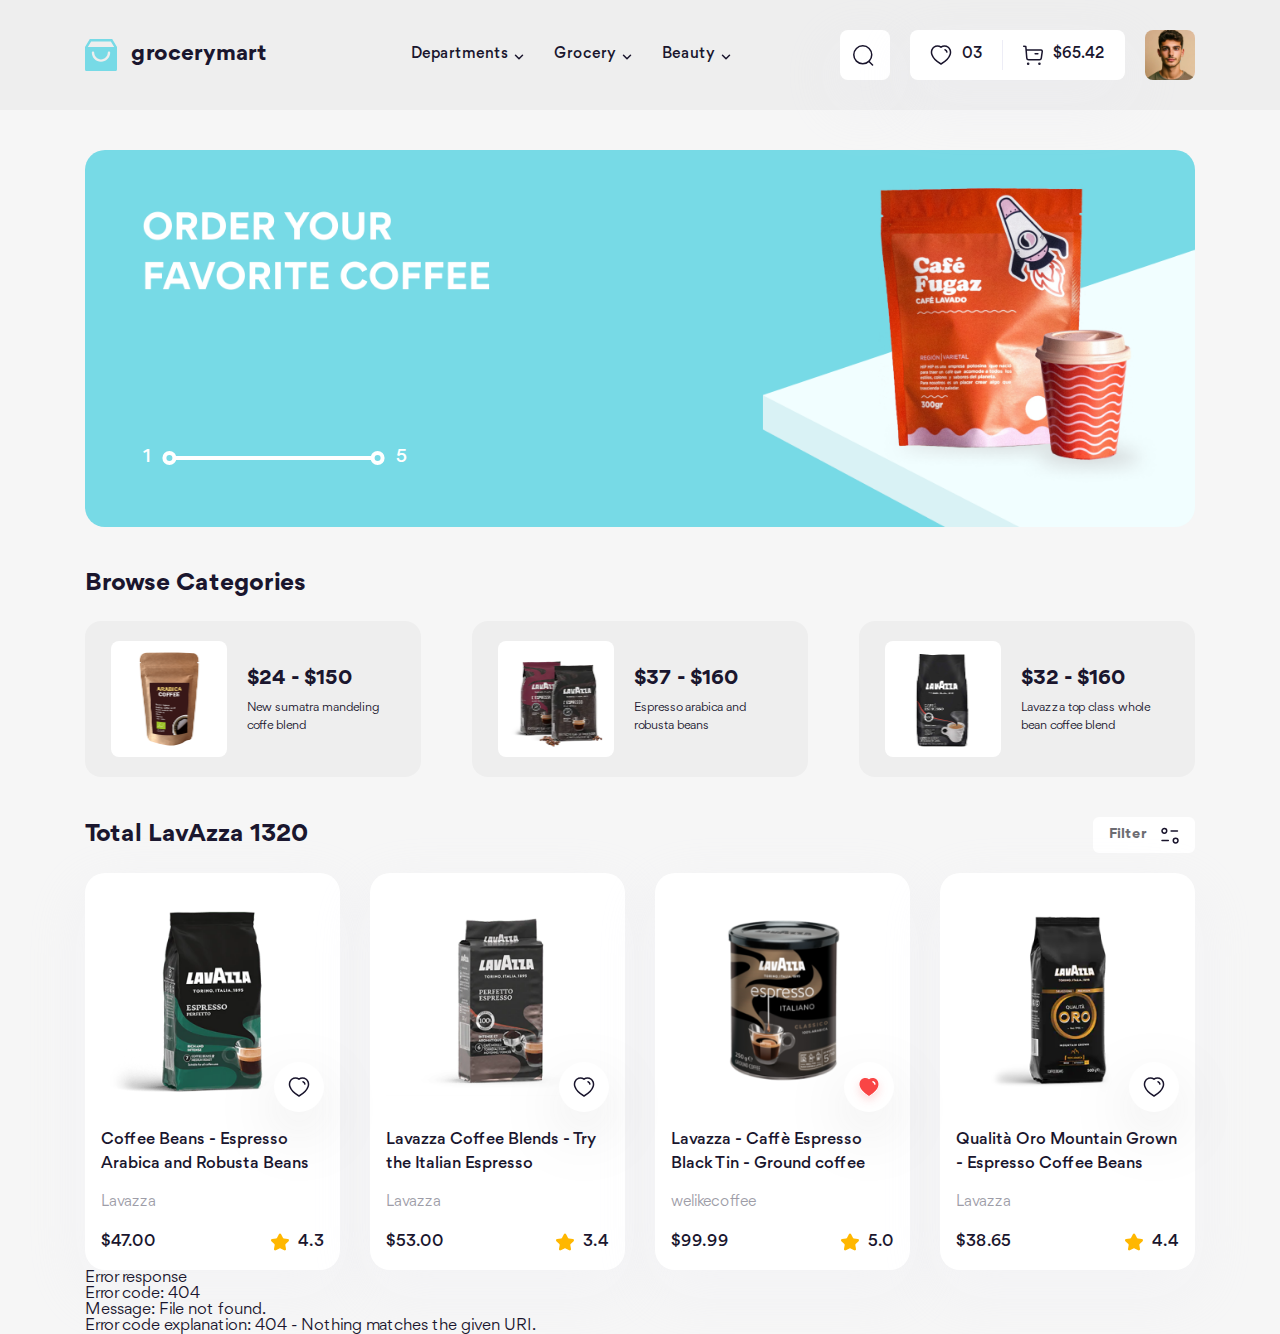
==== index.html @ a86202b5 "Fix HTML Semantic" ====
<!DOCTYPE html>
<html lang="en" class="">
<head>
    <meta charset="UTF-8">
    <meta name="viewport" content="width=device-width, initial-scale=1.0">
    <title>Grocerymart</title>

    <!-- Favicon -->
    <link rel="apple-touch-icon" sizes="76x76" href="./assets/favicon/apple-touch-icon.png">
    <link rel="icon" type="image/png" sizes="32x32" href="./assets/favicon/favicon-32x32.png">
    <link rel="icon" type="image/png" sizes="16x16" href="./assets/favicon/favicon-16x16.png">
    <link rel="manifest" href="./assets/favicon/site.webmanifest">
    <link rel="mask-icon" href="./assets/favicon/safari-pinned-tab.svg" color="#5bbad5">
    <meta name="msapplication-TileColor" content="#da532c">
    <meta name="theme-color" content="#ffffff">

    <!-- Fonts -->
    <link rel="stylesheet" href="./assets/fonts/stylesheet.css">

    <!-- Style CSS -->
    <link rel="stylesheet" href="./assets/css/main.css">

    <!-- Scripts -->
    <script src="./assets/js/script.js"></script>
</head>
<body>
    <!-- Header -->
    <header id="header" class="header"></header>
    <script>
        load("#header", "./templates/header.html");
    </script>

<!-- Main -->
    <div class="container home">
        <!-- Slideshow -->
        <div class="home__container">
            <div class="slideshow">
                <div class="slideshow__inner">
                    <div class="slideshow__item">
                        <a href="#!" class="slideshow__link">
                            <picture>
                                <source media="(max-width: 767.98px)" srcset="./assets/images/slideshow/item-1-md.png">
                                <img src="./assets/images/slideshow/item-1.png" alt="Slide show" class="slideshow__img">
                            </picture>
                        </a>
                    </div>
                </div>

                <div class="slideshow__page">
                    <div class="slideshow__num">1</div>
                    <div class="slideshow__slider"></div>
                    <div class="slideshow__num">5</div>
                </div>
            </div>
        </div>

        <!-- Browse Categories -->
        <section class="home__container">
            <h2 class="home__heading">Browse Categories</h2>
            <div class="home__cate row row-cols-md-1 row-cols-3">
                <!-- Category Item 1 -->
                <div class="col">
                    <a href="#!">
                        <article class="cate-item">
                            <img src="./assets/images/category-item/item-1.png" alt="coffee 1" class="cate-item__thumb">
                            <div class="cate-item__info">
                                <h3 class="cate-item__title">$24 - $150</h3>
                                <p class="cate-item__desc">New sumatra mandeling coffe blend</p>
                            </div>
                        </article>
                    </a>
                </div>

                <!-- Category Item 2 -->
                <div class="col">
                    <a href="#!">
                        <article class="cate-item">
                            <img src="./assets/images/category-item/item-2.png" alt="coffee 2" class="cate-item__thumb">
                            <div class="cate-item__info">
                                <h3 class="cate-item__title">$37 - $160</h3>
                                <p class="cate-item__desc">Espresso arabica and robusta beans</p>
                            </div>
                        </article>
                    </a>
                </div>

                <!-- Category Item 3 -->
                <div class="col">
                    <a href="#!">
                        <article class="cate-item">
                            <img src="./assets/images/category-item/item-3.png" alt="coffee 3" class="cate-item__thumb">
                            <div class="cate-item__info">
                                <h3 class="cate-item__title">$32 - $160</h3>
                                <p class="cate-item__desc">Lavazza top class whole bean coffee blend</p>
                            </div>
                        </article>
                    </a>
                </div>
            </div>
        </section>

        <!-- Browse Products -->
        <section class="home__container">
            <div class="home__row">
                <h2 class="home__heading">Total LavAzza 1320</h2>
                <button class="filter-btn home__filter-btn">
                    Filter
                    <img src="./assets/icons/filter.svg" alt="Filter" class="filter-btn__icon icon">
                </button>
            </div>

            <div class="row row-cols-sm-1 row-cols-lg-2 row-cols-4 g-3">
                <div class="col">
                    <!-- Product card 1 -->
                    <article class="product-card">
                        <div class="product-card__img-wrap">
                            <a href="#!">
                                <img src="./assets/images/products/item-1.png" alt="" class="product-card__thumb">
                            </a>
                            <button class="like-btn product-card__like-btn">
                                <img src="./assets/icons/heart.svg" alt="Heart" class="like-btn__icon icon">
                                <img src="./assets/icons/like-heart.svg" alt="" class="like-btn__icon--liked">
                            </button>
                        </div>

                        <h3 class="product-card__title">
                            <a href="#!">Coffee Beans - Espresso Arabica and Robusta Beans</a>
                        </h3>
                        <p class="product-card__brand">Lavazza</p>

                        <div class="product-card__row">
                            <span class="product-card__price">$47.00</span>
                            <img src="./assets/icons/star.svg" alt="Star" class="product-card__star">
                            <span class="product-card__score">4.3</span>
                        </div>
                    </article>
                </div>

                <div class="col">
                    <!-- Product card 2 -->
                    <article class="product-card">
                        <div class="product-card__img-wrap">
                            <a href="#!">
                                <img src="./assets/images/products/item-2.png" alt="" class="product-card__thumb">
                            </a>
                            <button class="like-btn product-card__like-btn">
                                <img src="./assets/icons/heart.svg" alt="Heart" class="like-btn__icon icon">
                                <img src="./assets/icons/like-heart.svg" alt="" class="like-btn__icon--liked">
                            </button>
                        </div>

                        <h3 class="product-card__title">
                            <a href="#!">Lavazza Coffee Blends - Try the Italian Espresso</a>
                        </h3>
                        <p class="product-card__brand">Lavazza</p>

                        <div class="product-card__row">
                            <span class="product-card__price">$53.00</span>
                            <img src="./assets/icons/star.svg" alt="Star" class="product-card__star">
                            <span class="product-card__score">3.4</span>
                        </div>
                    </article>
                </div>

                <div class="col">
                    <!-- Product card 3 -->
                    <article class="product-card">
                        <div class="product-card__img-wrap">
                            <a href="#!">
                                <img src="./assets/images/products/item-3.png" alt="" class="product-card__thumb">
                            </a>
                            <button class="like-btn like-btn--liked product-card__like-btn">
                                <img src="./assets/icons/heart.svg" alt="" class="like-btn__icon">
                                <img src="./assets/icons/like-heart.svg" alt="" class="like-btn__icon--liked">
                            </button>
                        </div>

                        <h3 class="product-card__title">
                            <a href="#!">Lavazza - Caffè Espresso Black Tin - Ground coffee</a>
                        </h3>
                        <p class="product-card__brand">welikecoffee</p>

                        <div class="product-card__row">
                            <span class="product-card__price">$99.99</span>
                            <img src="./assets/icons/star.svg" alt="Star" class="product-card__star">
                            <span class="product-card__score">5.0</span>
                        </div>
                    </article>
                </div>

                <div class="col">
                    <!-- Product card 4 -->
                    <article class="product-card">
                        <div class="product-card__img-wrap">
                            <a href="#!">
                                <img src="./assets/images/products/item-4.png" alt="" class="product-card__thumb">
                            </a>
                            <button class="like-btn product-card__like-btn">
                                <img src="./assets/icons/heart.svg" alt="Heart" class="like-btn__icon icon">
                                <img src="./assets/icons/like-heart.svg" alt="" class="like-btn__icon--liked">
                            </button>
                        </div>

                        <h3 class="product-card__title">
                            <a href="#!">Qualità Oro Mountain Grown - Espresso Coffee Beans</a>
                        </h3>
                        <p class="product-card__brand">Lavazza</p>

                        <div class="product-card__row">
                            <span class="product-card__price">$38.65</span>
                            <img src="./assets/icons/star.svg" alt="Star" class="product-card__star">
                            <span class="product-card__score">4.4</span>
                        </div>
                    </article>
                </div>
            </div>
        </section>

        <!-- Footer -->
        <footer id="footer"></footer>
        <script>
            load("#footer", "./templates/footer.html");
        </script>
    </div>
</body>
</html>
---- assets/fonts/stylesheet.css ----
@font-face {
    font-family: 'Gordita';
    src: url('Gordita-Light.woff2') format('woff2'),
        url('Gordita-Light.woff') format('woff');
    font-weight: 300;
    font-style: normal;
    font-display: swap;
}

@font-face {
    font-family: 'Gordita';
    src: url('Gordita-Black.woff2') format('woff2'),
        url('Gordita-Black.woff') format('woff');
    font-weight: 900;
    font-style: normal;
    font-display: swap;
}

@font-face {
    font-family: 'Gordita';
    src: url('Gordita-MediumItalic.woff2') format('woff2'),
        url('Gordita-MediumItalic.woff') format('woff');
    font-weight: 500;
    font-style: italic;
    font-display: swap;
}

@font-face {
    font-family: 'Gordita';
    src: url('Gordita-Bold.woff2') format('woff2'),
        url('Gordita-Bold.woff') format('woff');
    font-weight: bold;
    font-style: normal;
    font-display: swap;
}

@font-face {
    font-family: 'Gordita';
    src: url('Gordita-BlackItalic.woff2') format('woff2'),
        url('Gordita-BlackItalic.woff') format('woff');
    font-weight: 900;
    font-style: italic;
    font-display: swap;
}

@font-face {
    font-family: 'Gordita';
    src: url('Gordita-BoldItalic.woff2') format('woff2'),
        url('Gordita-BoldItalic.woff') format('woff');
    font-weight: bold;
    font-style: italic;
    font-display: swap;
}

@font-face {
    font-family: 'Gordita';
    src: url('Gordita-LightItalic.woff2') format('woff2'),
        url('Gordita-LightItalic.woff') format('woff');
    font-weight: 300;
    font-style: italic;
    font-display: swap;
}

@font-face {
    font-family: 'Gordita';
    src: url('Gordita-Italic.woff2') format('woff2'),
        url('Gordita-Italic.woff') format('woff');
    font-weight: normal;
    font-style: italic;
    font-display: swap;
}

@font-face {
    font-family: 'Gordita';
    src: url('Gordita-Medium.woff2') format('woff2'),
        url('Gordita-Medium.woff') format('woff');
    font-weight: 500;
    font-style: normal;
    font-display: swap;
}

@font-face {
    font-family: 'Gordita';
    src: url('Gordita-Regular.woff2') format('woff2'),
        url('Gordita-Regular.woff') format('woff');
    font-weight: normal;
    font-style: normal;
    font-display: swap;
}
---- assets/css/main.css ----
/* http://meyerweb.com/eric/tools/css/reset/
    v2.0 | 20110126
    License: none (public domain)
*/
html, body, div, span, applet, object, iframe,
h1, h2, h3, h4, h5, h6, p, blockquote, pre,
a, abbr, acronym, address, big, cite, code,
del, dfn, em, img, ins, kbd, q, s, samp,
small, strike, strong, sub, sup, tt, var,
b, u, i, center,
dl, dt, dd, ol, ul, li,
fieldset, form, label, legend,
table, caption, tbody, tfoot, thead, tr, th, td,
article, aside, canvas, details, embed,
figure, figcaption, footer, header, hgroup,
menu, nav, output, ruby, section, summary,
time, mark, audio, video {
  margin: 0;
  padding: 0;
  border: 0;
  font-size: 100%;
  font: inherit;
  vertical-align: baseline;
}

/* HTML5 display-role reset for older browsers */
article, aside, details, figcaption, figure,
footer, header, hgroup, menu, nav, section {
  display: block;
}

body {
  line-height: 1;
}

ol, ul {
  list-style: none;
}

blockquote, q {
  quotes: none;
}

blockquote:before, blockquote:after,
q:before, q:after {
  content: "";
  content: none;
}

table {
  border-collapse: collapse;
  border-spacing: 0;
}

*,
::before,
::after {
  padding: 0;
  margin: 0;
  box-sizing: border-box;
}

html {
  font-size: 62.5%;
}

body {
  font-size: 1.6rem;
  font-family: "Gordita", sans-serif;
  color: var(--text-color);
  background: var(--body-bg);
}

a, img, button, input, textarea, select {
  font-family: inherit;
  color: inherit;
  -webkit-tap-highlight-color: transparent;
}

a {
  color: inherit;
  text-decoration: none;
}

button {
  border: none;
  outline: none;
  background: transparent;
  cursor: pointer;
}

.icon {
  filter: var(--icon-color);
}

@media (max-width: 575.98px) {
  .container {
    padding-left: 20px !important;
    padding-right: 20px !important;
  }
}

.row > *, .container-fluid, .container {
  padding-left: calc(var(--grid-gutter-x) * 0.5);
  padding-right: calc(var(--grid-gutter-x) * 0.5);
}

.container-fluid, .container {
  --grid-gutter-x: 30px;
  --grid-gutter-y: 0;
  width: 1370px;
  margin-left: auto;
  margin-right: auto;
}

.container {
  width: 1370px;
}

.row {
  display: flex;
  flex-wrap: wrap;
  margin-top: calc(var(--grid-gutter-y) * -1);
  margin-left: calc(var(--grid-gutter-x) * 0.5 * -1);
  margin-right: calc(var(--grid-gutter-x) * 0.5 * -1);
}
.row > * {
  margin-top: var(--grid-gutter-y);
}

.col {
  flex: 1 0;
}

.row-cols-1 > * {
  flex: 0 0 auto;
  width: 100%;
}

.row-cols-2 > * {
  flex: 0 0 auto;
  width: 50%;
}

.row-cols-3 > * {
  flex: 0 0 auto;
  width: 33.3333333333%;
}

.row-cols-4 > * {
  flex: 0 0 auto;
  width: 25%;
}

.row-cols-5 > * {
  flex: 0 0 auto;
  width: 20%;
}

.row-cols-6 > * {
  flex: 0 0 auto;
  width: 16.6666666667%;
}

.col-1 {
  flex: 0 0 auto;
  width: 8.3333333333%;
}

.col-2 {
  flex: 0 0 auto;
  width: 16.6666666667%;
}

.col-3 {
  flex: 0 0 auto;
  width: 25%;
}

.col-4 {
  flex: 0 0 auto;
  width: 33.3333333333%;
}

.col-5 {
  flex: 0 0 auto;
  width: 41.6666666667%;
}

.col-6 {
  flex: 0 0 auto;
  width: 50%;
}

.col-7 {
  flex: 0 0 auto;
  width: 58.3333333333%;
}

.col-8 {
  flex: 0 0 auto;
  width: 66.6666666667%;
}

.col-9 {
  flex: 0 0 auto;
  width: 75%;
}

.col-10 {
  flex: 0 0 auto;
  width: 83.3333333333%;
}

.col-11 {
  flex: 0 0 auto;
  width: 91.6666666667%;
}

.col-12 {
  flex: 0 0 auto;
  width: 100%;
}

.offset-0 {
  margin-left: 0;
}

.offset-1 {
  margin-left: 8.3333333333%;
}

.offset-2 {
  margin-left: 16.6666666667%;
}

.offset-3 {
  margin-left: 25%;
}

.offset-4 {
  margin-left: 33.3333333333%;
}

.offset-5 {
  margin-left: 41.6666666667%;
}

.offset-6 {
  margin-left: 50%;
}

.offset-7 {
  margin-left: 58.3333333333%;
}

.offset-8 {
  margin-left: 66.6666666667%;
}

.offset-9 {
  margin-left: 75%;
}

.offset-10 {
  margin-left: 83.3333333333%;
}

.offset-11 {
  margin-left: 91.6666666667%;
}

.g-0,
.gx-0 {
  --grid-gutter-x: 0px;
}

.g-0,
.gy-0 {
  --grid-gutter-y: 0px;
}

.g-1,
.gx-1 {
  --grid-gutter-x: 7.5px;
}

.g-1,
.gy-1 {
  --grid-gutter-y: 7.5px;
}

.g-2,
.gx-2 {
  --grid-gutter-x: 15px;
}

.g-2,
.gy-2 {
  --grid-gutter-y: 15px;
}

.g-3,
.gx-3 {
  --grid-gutter-x: 30px;
}

.g-3,
.gy-3 {
  --grid-gutter-y: 30px;
}

.g-4,
.gx-4 {
  --grid-gutter-x: 45px;
}

.g-4,
.gy-4 {
  --grid-gutter-y: 45px;
}

.g-5,
.gx-5 {
  --grid-gutter-x: 90px;
}

.g-5,
.gy-5 {
  --grid-gutter-y: 90px;
}

@media (max-width: 1399.98px) {
  .container {
    max-width: 1140px;
  }
  .row-cols-xxl-1 > * {
    flex: 0 0 auto;
    width: 100%;
  }
  .row-cols-xxl-2 > * {
    flex: 0 0 auto;
    width: 50%;
  }
  .row-cols-xxl-3 > * {
    flex: 0 0 auto;
    width: 33.3333333333%;
  }
  .row-cols-xxl-4 > * {
    flex: 0 0 auto;
    width: 25%;
  }
  .row-cols-xxl-5 > * {
    flex: 0 0 auto;
    width: 20%;
  }
  .row-cols-xxl-6 > * {
    flex: 0 0 auto;
    width: 16.6666666667%;
  }
  .col-xxl-1 {
    flex: 0 0 auto;
    width: 8.3333333333%;
  }
  .col-xxl-2 {
    flex: 0 0 auto;
    width: 16.6666666667%;
  }
  .col-xxl-3 {
    flex: 0 0 auto;
    width: 25%;
  }
  .col-xxl-4 {
    flex: 0 0 auto;
    width: 33.3333333333%;
  }
  .col-xxl-5 {
    flex: 0 0 auto;
    width: 41.6666666667%;
  }
  .col-xxl-6 {
    flex: 0 0 auto;
    width: 50%;
  }
  .col-xxl-7 {
    flex: 0 0 auto;
    width: 58.3333333333%;
  }
  .col-xxl-8 {
    flex: 0 0 auto;
    width: 66.6666666667%;
  }
  .col-xxl-9 {
    flex: 0 0 auto;
    width: 75%;
  }
  .col-xxl-10 {
    flex: 0 0 auto;
    width: 83.3333333333%;
  }
  .col-xxl-11 {
    flex: 0 0 auto;
    width: 91.6666666667%;
  }
  .col-xxl-12 {
    flex: 0 0 auto;
    width: 100%;
  }
  .offset-xxl-0 {
    margin-left: 0;
  }
  .offset-xxl-1 {
    margin-left: 8.3333333333%;
  }
  .offset-xxl-2 {
    margin-left: 16.6666666667%;
  }
  .offset-xxl-3 {
    margin-left: 25%;
  }
  .offset-xxl-4 {
    margin-left: 33.3333333333%;
  }
  .offset-xxl-5 {
    margin-left: 41.6666666667%;
  }
  .offset-xxl-6 {
    margin-left: 50%;
  }
  .offset-xxl-7 {
    margin-left: 58.3333333333%;
  }
  .offset-xxl-8 {
    margin-left: 66.6666666667%;
  }
  .offset-xxl-9 {
    margin-left: 75%;
  }
  .offset-xxl-10 {
    margin-left: 83.3333333333%;
  }
  .offset-xxl-11 {
    margin-left: 91.6666666667%;
  }
  .g-xxl-0,
  .gx-xxl-0 {
    --grid-gutter-x: 0px;
  }
  .g-xxl-0,
  .gy-xxl-0 {
    --grid-gutter-y: 0px;
  }
  .g-xxl-1,
  .gx-xxl-1 {
    --grid-gutter-x: 7.5px;
  }
  .g-xxl-1,
  .gy-xxl-1 {
    --grid-gutter-y: 7.5px;
  }
  .g-xxl-2,
  .gx-xxl-2 {
    --grid-gutter-x: 15px;
  }
  .g-xxl-2,
  .gy-xxl-2 {
    --grid-gutter-y: 15px;
  }
  .g-xxl-3,
  .gx-xxl-3 {
    --grid-gutter-x: 30px;
  }
  .g-xxl-3,
  .gy-xxl-3 {
    --grid-gutter-y: 30px;
  }
  .g-xxl-4,
  .gx-xxl-4 {
    --grid-gutter-x: 45px;
  }
  .g-xxl-4,
  .gy-xxl-4 {
    --grid-gutter-y: 45px;
  }
  .g-xxl-5,
  .gx-xxl-5 {
    --grid-gutter-x: 90px;
  }
  .g-xxl-5,
  .gy-xxl-5 {
    --grid-gutter-y: 90px;
  }
}
@media (max-width: 1199.98px) {
  .container {
    max-width: 960px;
  }
  .row-cols-xl-1 > * {
    flex: 0 0 auto;
    width: 100%;
  }
  .row-cols-xl-2 > * {
    flex: 0 0 auto;
    width: 50%;
  }
  .row-cols-xl-3 > * {
    flex: 0 0 auto;
    width: 33.3333333333%;
  }
  .row-cols-xl-4 > * {
    flex: 0 0 auto;
    width: 25%;
  }
  .row-cols-xl-5 > * {
    flex: 0 0 auto;
    width: 20%;
  }
  .row-cols-xl-6 > * {
    flex: 0 0 auto;
    width: 16.6666666667%;
  }
  .col-xl-1 {
    flex: 0 0 auto;
    width: 8.3333333333%;
  }
  .col-xl-2 {
    flex: 0 0 auto;
    width: 16.6666666667%;
  }
  .col-xl-3 {
    flex: 0 0 auto;
    width: 25%;
  }
  .col-xl-4 {
    flex: 0 0 auto;
    width: 33.3333333333%;
  }
  .col-xl-5 {
    flex: 0 0 auto;
    width: 41.6666666667%;
  }
  .col-xl-6 {
    flex: 0 0 auto;
    width: 50%;
  }
  .col-xl-7 {
    flex: 0 0 auto;
    width: 58.3333333333%;
  }
  .col-xl-8 {
    flex: 0 0 auto;
    width: 66.6666666667%;
  }
  .col-xl-9 {
    flex: 0 0 auto;
    width: 75%;
  }
  .col-xl-10 {
    flex: 0 0 auto;
    width: 83.3333333333%;
  }
  .col-xl-11 {
    flex: 0 0 auto;
    width: 91.6666666667%;
  }
  .col-xl-12 {
    flex: 0 0 auto;
    width: 100%;
  }
  .offset-xl-0 {
    margin-left: 0;
  }
  .offset-xl-1 {
    margin-left: 8.3333333333%;
  }
  .offset-xl-2 {
    margin-left: 16.6666666667%;
  }
  .offset-xl-3 {
    margin-left: 25%;
  }
  .offset-xl-4 {
    margin-left: 33.3333333333%;
  }
  .offset-xl-5 {
    margin-left: 41.6666666667%;
  }
  .offset-xl-6 {
    margin-left: 50%;
  }
  .offset-xl-7 {
    margin-left: 58.3333333333%;
  }
  .offset-xl-8 {
    margin-left: 66.6666666667%;
  }
  .offset-xl-9 {
    margin-left: 75%;
  }
  .offset-xl-10 {
    margin-left: 83.3333333333%;
  }
  .offset-xl-11 {
    margin-left: 91.6666666667%;
  }
  .g-xl-0,
  .gx-xl-0 {
    --grid-gutter-x: 0px;
  }
  .g-xl-0,
  .gy-xl-0 {
    --grid-gutter-y: 0px;
  }
  .g-xl-1,
  .gx-xl-1 {
    --grid-gutter-x: 7.5px;
  }
  .g-xl-1,
  .gy-xl-1 {
    --grid-gutter-y: 7.5px;
  }
  .g-xl-2,
  .gx-xl-2 {
    --grid-gutter-x: 15px;
  }
  .g-xl-2,
  .gy-xl-2 {
    --grid-gutter-y: 15px;
  }
  .g-xl-3,
  .gx-xl-3 {
    --grid-gutter-x: 30px;
  }
  .g-xl-3,
  .gy-xl-3 {
    --grid-gutter-y: 30px;
  }
  .g-xl-4,
  .gx-xl-4 {
    --grid-gutter-x: 45px;
  }
  .g-xl-4,
  .gy-xl-4 {
    --grid-gutter-y: 45px;
  }
  .g-xl-5,
  .gx-xl-5 {
    --grid-gutter-x: 90px;
  }
  .g-xl-5,
  .gy-xl-5 {
    --grid-gutter-y: 90px;
  }
}
@media (max-width: 991.98px) {
  .container {
    max-width: 720px;
  }
  .row-cols-lg-1 > * {
    flex: 0 0 auto;
    width: 100%;
  }
  .row-cols-lg-2 > * {
    flex: 0 0 auto;
    width: 50%;
  }
  .row-cols-lg-3 > * {
    flex: 0 0 auto;
    width: 33.3333333333%;
  }
  .row-cols-lg-4 > * {
    flex: 0 0 auto;
    width: 25%;
  }
  .row-cols-lg-5 > * {
    flex: 0 0 auto;
    width: 20%;
  }
  .row-cols-lg-6 > * {
    flex: 0 0 auto;
    width: 16.6666666667%;
  }
  .col-lg-1 {
    flex: 0 0 auto;
    width: 8.3333333333%;
  }
  .col-lg-2 {
    flex: 0 0 auto;
    width: 16.6666666667%;
  }
  .col-lg-3 {
    flex: 0 0 auto;
    width: 25%;
  }
  .col-lg-4 {
    flex: 0 0 auto;
    width: 33.3333333333%;
  }
  .col-lg-5 {
    flex: 0 0 auto;
    width: 41.6666666667%;
  }
  .col-lg-6 {
    flex: 0 0 auto;
    width: 50%;
  }
  .col-lg-7 {
    flex: 0 0 auto;
    width: 58.3333333333%;
  }
  .col-lg-8 {
    flex: 0 0 auto;
    width: 66.6666666667%;
  }
  .col-lg-9 {
    flex: 0 0 auto;
    width: 75%;
  }
  .col-lg-10 {
    flex: 0 0 auto;
    width: 83.3333333333%;
  }
  .col-lg-11 {
    flex: 0 0 auto;
    width: 91.6666666667%;
  }
  .col-lg-12 {
    flex: 0 0 auto;
    width: 100%;
  }
  .offset-lg-0 {
    margin-left: 0;
  }
  .offset-lg-1 {
    margin-left: 8.3333333333%;
  }
  .offset-lg-2 {
    margin-left: 16.6666666667%;
  }
  .offset-lg-3 {
    margin-left: 25%;
  }
  .offset-lg-4 {
    margin-left: 33.3333333333%;
  }
  .offset-lg-5 {
    margin-left: 41.6666666667%;
  }
  .offset-lg-6 {
    margin-left: 50%;
  }
  .offset-lg-7 {
    margin-left: 58.3333333333%;
  }
  .offset-lg-8 {
    margin-left: 66.6666666667%;
  }
  .offset-lg-9 {
    margin-left: 75%;
  }
  .offset-lg-10 {
    margin-left: 83.3333333333%;
  }
  .offset-lg-11 {
    margin-left: 91.6666666667%;
  }
  .g-lg-0,
  .gx-lg-0 {
    --grid-gutter-x: 0px;
  }
  .g-lg-0,
  .gy-lg-0 {
    --grid-gutter-y: 0px;
  }
  .g-lg-1,
  .gx-lg-1 {
    --grid-gutter-x: 7.5px;
  }
  .g-lg-1,
  .gy-lg-1 {
    --grid-gutter-y: 7.5px;
  }
  .g-lg-2,
  .gx-lg-2 {
    --grid-gutter-x: 15px;
  }
  .g-lg-2,
  .gy-lg-2 {
    --grid-gutter-y: 15px;
  }
  .g-lg-3,
  .gx-lg-3 {
    --grid-gutter-x: 30px;
  }
  .g-lg-3,
  .gy-lg-3 {
    --grid-gutter-y: 30px;
  }
  .g-lg-4,
  .gx-lg-4 {
    --grid-gutter-x: 45px;
  }
  .g-lg-4,
  .gy-lg-4 {
    --grid-gutter-y: 45px;
  }
  .g-lg-5,
  .gx-lg-5 {
    --grid-gutter-x: 90px;
  }
  .g-lg-5,
  .gy-lg-5 {
    --grid-gutter-y: 90px;
  }
}
@media (max-width: 767.98px) {
  .container {
    max-width: 540px;
  }
  .row-cols-md-1 > * {
    flex: 0 0 auto;
    width: 100%;
  }
  .row-cols-md-2 > * {
    flex: 0 0 auto;
    width: 50%;
  }
  .row-cols-md-3 > * {
    flex: 0 0 auto;
    width: 33.3333333333%;
  }
  .row-cols-md-4 > * {
    flex: 0 0 auto;
    width: 25%;
  }
  .row-cols-md-5 > * {
    flex: 0 0 auto;
    width: 20%;
  }
  .row-cols-md-6 > * {
    flex: 0 0 auto;
    width: 16.6666666667%;
  }
  .col-md-1 {
    flex: 0 0 auto;
    width: 8.3333333333%;
  }
  .col-md-2 {
    flex: 0 0 auto;
    width: 16.6666666667%;
  }
  .col-md-3 {
    flex: 0 0 auto;
    width: 25%;
  }
  .col-md-4 {
    flex: 0 0 auto;
    width: 33.3333333333%;
  }
  .col-md-5 {
    flex: 0 0 auto;
    width: 41.6666666667%;
  }
  .col-md-6 {
    flex: 0 0 auto;
    width: 50%;
  }
  .col-md-7 {
    flex: 0 0 auto;
    width: 58.3333333333%;
  }
  .col-md-8 {
    flex: 0 0 auto;
    width: 66.6666666667%;
  }
  .col-md-9 {
    flex: 0 0 auto;
    width: 75%;
  }
  .col-md-10 {
    flex: 0 0 auto;
    width: 83.3333333333%;
  }
  .col-md-11 {
    flex: 0 0 auto;
    width: 91.6666666667%;
  }
  .col-md-12 {
    flex: 0 0 auto;
    width: 100%;
  }
  .offset-md-0 {
    margin-left: 0;
  }
  .offset-md-1 {
    margin-left: 8.3333333333%;
  }
  .offset-md-2 {
    margin-left: 16.6666666667%;
  }
  .offset-md-3 {
    margin-left: 25%;
  }
  .offset-md-4 {
    margin-left: 33.3333333333%;
  }
  .offset-md-5 {
    margin-left: 41.6666666667%;
  }
  .offset-md-6 {
    margin-left: 50%;
  }
  .offset-md-7 {
    margin-left: 58.3333333333%;
  }
  .offset-md-8 {
    margin-left: 66.6666666667%;
  }
  .offset-md-9 {
    margin-left: 75%;
  }
  .offset-md-10 {
    margin-left: 83.3333333333%;
  }
  .offset-md-11 {
    margin-left: 91.6666666667%;
  }
  .g-md-0,
  .gx-md-0 {
    --grid-gutter-x: 0px;
  }
  .g-md-0,
  .gy-md-0 {
    --grid-gutter-y: 0px;
  }
  .g-md-1,
  .gx-md-1 {
    --grid-gutter-x: 7.5px;
  }
  .g-md-1,
  .gy-md-1 {
    --grid-gutter-y: 7.5px;
  }
  .g-md-2,
  .gx-md-2 {
    --grid-gutter-x: 15px;
  }
  .g-md-2,
  .gy-md-2 {
    --grid-gutter-y: 15px;
  }
  .g-md-3,
  .gx-md-3 {
    --grid-gutter-x: 30px;
  }
  .g-md-3,
  .gy-md-3 {
    --grid-gutter-y: 30px;
  }
  .g-md-4,
  .gx-md-4 {
    --grid-gutter-x: 45px;
  }
  .g-md-4,
  .gy-md-4 {
    --grid-gutter-y: 45px;
  }
  .g-md-5,
  .gx-md-5 {
    --grid-gutter-x: 90px;
  }
  .g-md-5,
  .gy-md-5 {
    --grid-gutter-y: 90px;
  }
}
@media (max-width: 575.98px) {
  .container {
    max-width: 100%;
  }
  .row-cols-sm-1 > * {
    flex: 0 0 auto;
    width: 100%;
  }
  .row-cols-sm-2 > * {
    flex: 0 0 auto;
    width: 50%;
  }
  .row-cols-sm-3 > * {
    flex: 0 0 auto;
    width: 33.3333333333%;
  }
  .row-cols-sm-4 > * {
    flex: 0 0 auto;
    width: 25%;
  }
  .row-cols-sm-5 > * {
    flex: 0 0 auto;
    width: 20%;
  }
  .row-cols-sm-6 > * {
    flex: 0 0 auto;
    width: 16.6666666667%;
  }
  .col-sm-1 {
    flex: 0 0 auto;
    width: 8.3333333333%;
  }
  .col-sm-2 {
    flex: 0 0 auto;
    width: 16.6666666667%;
  }
  .col-sm-3 {
    flex: 0 0 auto;
    width: 25%;
  }
  .col-sm-4 {
    flex: 0 0 auto;
    width: 33.3333333333%;
  }
  .col-sm-5 {
    flex: 0 0 auto;
    width: 41.6666666667%;
  }
  .col-sm-6 {
    flex: 0 0 auto;
    width: 50%;
  }
  .col-sm-7 {
    flex: 0 0 auto;
    width: 58.3333333333%;
  }
  .col-sm-8 {
    flex: 0 0 auto;
    width: 66.6666666667%;
  }
  .col-sm-9 {
    flex: 0 0 auto;
    width: 75%;
  }
  .col-sm-10 {
    flex: 0 0 auto;
    width: 83.3333333333%;
  }
  .col-sm-11 {
    flex: 0 0 auto;
    width: 91.6666666667%;
  }
  .col-sm-12 {
    flex: 0 0 auto;
    width: 100%;
  }
  .offset-sm-0 {
    margin-left: 0;
  }
  .offset-sm-1 {
    margin-left: 8.3333333333%;
  }
  .offset-sm-2 {
    margin-left: 16.6666666667%;
  }
  .offset-sm-3 {
    margin-left: 25%;
  }
  .offset-sm-4 {
    margin-left: 33.3333333333%;
  }
  .offset-sm-5 {
    margin-left: 41.6666666667%;
  }
  .offset-sm-6 {
    margin-left: 50%;
  }
  .offset-sm-7 {
    margin-left: 58.3333333333%;
  }
  .offset-sm-8 {
    margin-left: 66.6666666667%;
  }
  .offset-sm-9 {
    margin-left: 75%;
  }
  .offset-sm-10 {
    margin-left: 83.3333333333%;
  }
  .offset-sm-11 {
    margin-left: 91.6666666667%;
  }
  .g-sm-0,
  .gx-sm-0 {
    --grid-gutter-x: 0px;
  }
  .g-sm-0,
  .gy-sm-0 {
    --grid-gutter-y: 0px;
  }
  .g-sm-1,
  .gx-sm-1 {
    --grid-gutter-x: 7.5px;
  }
  .g-sm-1,
  .gy-sm-1 {
    --grid-gutter-y: 7.5px;
  }
  .g-sm-2,
  .gx-sm-2 {
    --grid-gutter-x: 15px;
  }
  .g-sm-2,
  .gy-sm-2 {
    --grid-gutter-y: 15px;
  }
  .g-sm-3,
  .gx-sm-3 {
    --grid-gutter-x: 30px;
  }
  .g-sm-3,
  .gy-sm-3 {
    --grid-gutter-y: 30px;
  }
  .g-sm-4,
  .gx-sm-4 {
    --grid-gutter-x: 45px;
  }
  .g-sm-4,
  .gy-sm-4 {
    --grid-gutter-y: 45px;
  }
  .g-sm-5,
  .gx-sm-5 {
    --grid-gutter-x: 90px;
  }
  .g-sm-5,
  .gy-sm-5 {
    --grid-gutter-y: 90px;
  }
}
.d-block {
  display: block !important;
}

.d-flex {
  display: flex !important;
}

.d-grid {
  display: grid !important;
}

.d-none {
  display: none !important;
}

@media (max-width: 1399.98px) {
  .d-xxl-block {
    display: block !important;
  }
  .d-xxl-flex {
    display: flex !important;
  }
  .d-xxl-grid {
    display: grid !important;
  }
  .d-xxl-none {
    display: none !important;
  }
}
@media (max-width: 1199.98px) {
  .d-xl-block {
    display: block !important;
  }
  .d-xl-flex {
    display: flex !important;
  }
  .d-xl-grid {
    display: grid !important;
  }
  .d-xl-none {
    display: none !important;
  }
}
@media (max-width: 991.98px) {
  .d-lg-block {
    display: block !important;
  }
  .d-lg-flex {
    display: flex !important;
  }
  .d-lg-grid {
    display: grid !important;
  }
  .d-lg-none {
    display: none !important;
  }
}
@media (max-width: 767.98px) {
  .d-md-block {
    display: block !important;
  }
  .d-md-flex {
    display: flex !important;
  }
  .d-md-grid {
    display: grid !important;
  }
  .d-md-none {
    display: none !important;
  }
}
@media (max-width: 575.98px) {
  .d-sm-block {
    display: block !important;
  }
  .d-sm-flex {
    display: flex !important;
  }
  .d-sm-grid {
    display: grid !important;
  }
  .d-sm-none {
    display: none !important;
  }
}
html {
  --text-color: #1a162e;
  --icon-color: brightness(0) saturate(100%) invert(10%) sepia(12%)
      saturate(2404%) hue-rotate(210deg) brightness(92%) contrast(101%);
  --body-bg: #f6f6f6;
  --header-bg-color: #eee;
  --top-act-group-bg-color: #fff;
  --top-act-group-shadow: rgba(237, 237, 246, 0.2);
  --top-act-group-separate: #ededf6;
  --dropdown-bg-color: #fff;
  --dropdown-shadow-color: rgba(200, 200, 200, 0.4);
  --top-menu-border-color: #d2d1d6;
  --sidebar-bg: #fff;
  --sidebar-shadow: rgba(200, 200, 200, 0.4);
  --cate-item-bg: #EEE;
  --cate-item-thumb-bg: #fff;
  --cate-item-title-color: #1A162E;
  --filter-btn-color: #6C6C72;
  --filter-btn-bg: #fff;
  --like-btn-bg: #fff;
  --product-card-color: #1A162E;
  --product-card-bg: #fff;
  --product-card-shadow: rgba(237, 237, 246, 0.2);
}
@media (max-width: 767.98px) {
  html {
    --header-shadow-color: rgba(237, 237, 246, 0.2);
  }
}
@media (max-width: 767.98px) {
  html {
    --header-bg-color: #fff;
  }
}
@media (max-width: 767.98px) {
  html {
    --cate-item-bg: #fff;
  }
}

html.dark {
  --text-color: #fff;
  --icon-color: brightness(0) saturate(100%) invert(100%) sepia(0%)
      saturate(7482%) hue-rotate(72deg) brightness(99%) contrast(99%);
  --body-bg: #292e39;
  --header-bg-color: #171c28;
  --top-act-group-bg-color: #292e39;
  --top-act-group-shadow: rgba(0, 0, 0, 0.2);
  --top-act-group-separate: #ededf6;
  --dropdown-bg-color: #2f3441;
  --dropdown-shadow-color: rgba(23, 28, 40, 0.4);
  --dropdown-arrow-color: brightness(0) saturate(100%) invert(20%) sepia(8%)
      saturate(1292%) hue-rotate(186deg) brightness(93%) contrast(96%);
  --top-menu-border-color: #171c28;
  --menu-column-icon-color: brightness(0) saturate(100%) invert(89%)
      sepia(90%) saturate(160%) hue-rotate(214deg) brightness(106%)
      contrast(96%);
  --sidebar-bg: #292e39;
  --sidebar-shadow: rgba(23, 28, 40, 0.4);
  --cate-item-bg: #171C28;
  --cate-item-thumb-bg: #292E39;
  --cate-item-title-color: #fff;
  --filter-btn-color: #fff;
  --filter-btn-bg: #171C28;
  --like-btn-bg: #292E39;
  --product-card-color: #fff;
  --product-card-bg: #171C28;
  --product-card-shadow: rgba(0, 0, 0, 0.2);
}
@media (max-width: 991.98px) {
  html.dark {
    --header-shadow-color: rgba(0, 0, 0, 0.2);
  }
}
@media (max-width: 767.98px) {
  html.dark {
    --cate-item-bg: #171C28;
  }
}

.top-act__btn, .top-act__group, .top-act, .navbar__link, .navbar__list, .top-bar {
  display: flex;
  align-items: center;
}

.header {
  background: var(--header-bg-color);
}
@media (max-width: 991.98px) {
  .header {
    box-shadow: 0px 20px 60px 10px var(--header-shadow-color);
  }
}

.top-bar {
  position: relative;
  padding: 30px 0;
  z-index: 1;
}
@media (max-width: 991.98px) {
  .top-bar {
    padding: 20px 0;
  }
}
@media (max-width: 767.98px) {
  .top-bar {
    justify-content: space-between;
    padding: 16px 0;
  }
}

.navbar {
  margin-left: 129px;
}
@media (max-width: 1199.98px) {
  .navbar {
    margin-left: 28px;
  }
}
@media (max-width: 991.98px) {
  .navbar {
    position: fixed;
    inset: 0 50% 0 0;
    z-index: 9;
    background: var(--sidebar-bg);
    border-radius: 0px 20px 20px 0px;
    margin-left: 0;
    padding: 20px 0;
    translate: -100%;
    transition: translate 0.5s;
  }
  .navbar.show {
    translate: 0;
    box-shadow: 0px 40px 90px 20px var(--sidebar-shadow);
  }
  .navbar.show ~ .navbar__overlay {
    visibility: visible;
    opacity: 1;
  }
}
@media (max-width: 575.98px) {
  .navbar {
    inset: 0 20% 0 0;
  }
}
@media (max-width: 991.98px) {
  .navbar__close-btn {
    padding: 10px 40px;
  }
}
@media (max-width: 575.98px) {
  .navbar__close-btn {
    padding: 0 20px 10px;
  }
}
.navbar__overlay {
  visibility: hidden;
  opacity: 0;
}
@media (max-width: 991.98px) {
  .navbar__overlay {
    position: fixed;
    inset: 0;
    transition: opacity, visibility;
    transition-duration: 0.5s;
    background: rgba(0, 0, 0, 0.4);
    z-index: 8;
  }
}
@media (max-width: 991.98px) {
  .navbar__list {
    flex-direction: column;
    align-items: flex-start;
    height: calc(100% - 40px);
    overflow-y: auto;
    overscroll-behavior: contain;
  }
}
@media (max-width: 767.98px) {
  .navbar__list {
    height: calc(100% - 140px);
  }
}
@media (max-width: 575.98px) {
  .navbar__list {
    height: calc(100% - 124px);
  }
}
.navbar__item:hover .dropdown {
  display: block;
}
@media (max-width: 991.98px) {
  .navbar__item {
    width: 100%;
  }
  .navbar__item:hover .dropdown {
    display: none;
  }
  .navbar__item--active .dropdown {
    display: block !important;
  }
}
.navbar__link {
  gap: 6px;
  padding: 0 15px;
  font-size: 1.5rem;
  font-weight: 500;
  line-height: 146.667%;
  height: 50px;
}
@media (max-width: 991.98px) {
  .navbar__link {
    justify-content: space-between;
    padding: 0 40px;
    font-size: 1.6rem;
    line-height: 150%;
  }
}
@media (max-width: 575.98px) {
  .navbar__link {
    height: 44px;
    padding: 0 20px;
  }
}
.navbar__arrow {
  margin-top: 3px;
}
@media (max-width: 991.98px) {
  .navbar__arrow {
    rotate: -90deg;
    transition: rotate 0.25s;
  }
}
.navbar__item--active .navbar__arrow {
  rotate: 0deg;
}

.top-act {
  gap: 20px;
  margin-left: auto;
}
@media (max-width: 767.98px) {
  .top-act {
    margin-left: 0;
  }
}
.top-act__group {
  min-width: 50px;
  height: 50px;
  border-radius: 8px;
  background: var(--top-act-group-bg-color);
  box-shadow: 0px 20px 60px 10px var(--top-act-group-shadow);
}
.top-act__group--single .top-act__btn {
  padding: 13px;
}
.top-act__btn {
  gap: 10px;
  padding: 13px 20px;
  cursor: pointer;
}
.top-act__title {
  font-size: 1.5rem;
  font-weight: 500;
  line-height: 146.667%;
}
.top-act__separate {
  width: 1px;
  height: 30px;
  background: var(--top-act-group-separate);
}
.top-act__avatar {
  display: block;
  width: 50px;
  height: 50px;
  border-radius: 8px;
  cursor: pointer;
}

.nav-btn {
  height: 50px;
  align-items: center;
  padding: 0 40px;
}
@media (max-width: 575.98px) {
  .nav-btn {
    height: 44px;
    padding: 0 20px;
  }
}
.nav-btn__title, .nav-btn__qnt {
  font-size: 1.5rem;
  font-weight: 500;
  line-height: 146.667%;
}
.nav-btn__title {
  margin-left: 16px;
}
.nav-btn__qnt {
  margin-left: auto;
}

.logo {
  display: flex;
  align-items: center;
  gap: 14px;
}
@media (max-width: 991.98px) {
  .logo {
    gap: 10px;
    margin-left: 40px;
  }
}
@media (max-width: 767.98px) {
  .logo {
    margin-left: 0;
  }
}
.logo__title {
  font-size: 2.2rem;
  font-weight: 700;
  line-height: 145.455%;
}
@media (max-width: 991.98px) {
  .logo__img {
    width: 24px;
  }
}

.dropdown {
  position: absolute;
  left: 0;
  padding-top: 54px;
  display: none;
  width: min(1240px, 100%);
}
@media (max-width: 991.98px) {
  .dropdown {
    position: initial;
    padding-top: 0;
  }
}
.dropdown__inner {
  --inner-padding: 30px;
  position: relative;
  padding: var(--inner-padding);
  border-radius: 20px;
  background: var(--dropdown-bg-color);
  box-shadow: 0px 40px 90px 20px var(--dropdown-shadow-color);
}
.dropdown__inner::before {
  content: url("../icons/dropdown-arrow.svg");
  position: absolute;
  top: -13px;
  left: var(--arrow-left-pos);
  translate: -50%;
  filter: var(--dropdown-arrow-color);
}
@media (max-width: 991.98px) {
  .dropdown__inner {
    border-radius: 0;
    background: transparent;
    box-shadow: none;
    padding: 0 40px;
  }
  .dropdown__inner::before {
    content: none;
  }
}
@media (max-width: 575.98px) {
  .dropdown__inner {
    padding: 0 20px;
  }
}

.top-menu {
  --main-column-width: 292px;
  --max-inner-height: calc(
      min(582px, 100vh - 158px) - (var(--inner-padding) * 2)
  );
  position: relative;
}
.top-menu__main {
  width: var(--main-column-width);
  height: var(--max-inner-height);
  border-right: 1px solid var(--top-menu-border-color);
  overflow-y: auto;
}
@media (max-width: 991.98px) {
  .top-menu__main {
    width: 100%;
    height: auto;
    border-right: none;
  }
}

.menu-column {
  display: flex;
  gap: 14px;
}
@media (max-width: 991.98px) {
  .menu-column {
    margin-top: 10px;
  }
}
.menu-column + .menu-column {
  margin-top: 22px;
}
.menu-column__icon {
  position: relative;
  flex-shrink: 0;
  width: 36px;
  height: 36px;
}
@media (max-width: 1199.98px) {
  .menu-column__icon {
    display: none;
  }
}
@media (max-width: 991.98px) {
  .menu-column__icon {
    display: block;
  }
}
.menu-column__icon-1 {
  width: 30px;
  height: 30px;
  object-fit: contain;
}
.menu-column__icon-2 {
  position: absolute;
  right: 0;
  bottom: 0;
  width: 24px;
  height: 24px;
  object-fit: contain;
  filter: var(--menu-column-icon-color);
}
.menu-column__content {
  flex: 1;
}
.menu-column__heading {
  margin-top: 4px;
  font-size: 1.6rem;
  font-weight: 500;
  line-height: 150%;
}
@media (max-width: 991.98px) {
  .menu-column__heading {
    margin-bottom: 26px;
  }
}
.menu-column__list {
  margin-top: 19px;
}
@media (max-width: 991.98px) {
  .menu-column__list {
    margin-top: 0;
  }
}
.menu-column__item--active .sub-menu {
  display: grid;
}
.menu-column__item--active > .menu-column__link, .menu-column__item:hover > .menu-column__link {
  color: #0071dc;
  font-weight: 500;
}
.menu-column__link {
  display: block;
  padding: 7px 0;
  font-size: 1.4rem;
  line-height: 142.857%;
  white-space: nowrap;
}

.sub-menu {
  position: absolute;
  inset: 0 0 0 var(--main-column-width);
  display: none;
  grid-template-columns: repeat(3, 1fr);
  gap: var(--inner-padding);
  padding-left: var(--inner-padding);
  overflow-y: auto;
}
@media (max-width: 991.98px) {
  .sub-menu {
    position: initial;
    grid-template-columns: 1fr;
    padding-left: 0;
  }
}
.sub-menu--not-main {
  position: initial;
  inset: initial;
  display: grid;
  grid-template-columns: repeat(4, 1fr);
  height: var(--max-inner-height);
  padding-left: 0;
}
@media (max-width: 991.98px) {
  .sub-menu--not-main {
    grid-template-columns: 1fr;
    height: auto;
  }
}

.slideshow {
  position: relative;
}
.slideshow__inner {
  display: flex;
  overflow: hidden;
}
.slideshow__item {
  position: relative;
  flex-shrink: 0;
  width: 100%;
  padding-top: 34%;
}
@media (max-width: 767.98px) {
  .slideshow__item {
    padding-top: 50%;
  }
}
.slideshow__img {
  position: absolute;
  top: 0;
  left: 0;
  width: 100%;
  height: 100%;
  object-fit: cover;
  border-radius: 20px;
}
.slideshow__page {
  position: absolute;
  left: 5.2%;
  bottom: 15%;
  width: 23.8%;
  display: flex;
  align-items: center;
  column-gap: 24px;
}
.slideshow__num {
  font-size: 1.8rem;
  font-weight: 500;
  line-height: 142.857%;
  color: #fff;
}
@media (max-width: 767.98px) {
  .slideshow__num {
    font-size: 1.4rem;
  }
}
.slideshow__slider {
  position: relative;
  width: 100%;
  height: 4px;
  background: #fff;
}
@media (max-width: 767.98px) {
  .slideshow__slider {
    height: 3px;
  }
}
.slideshow__slider::before, .slideshow__slider::after {
  content: "";
  position: absolute;
  top: 50%;
  width: 14px;
  height: 14px;
  border: 4px solid #fff;
  border-radius: 50%;
}
@media (max-width: 767.98px) {
  .slideshow__slider::before, .slideshow__slider::after {
    border-width: 3px;
  }
}
.slideshow__slider::before {
  left: 0;
  translate: -90% -50%;
}
.slideshow__slider::after {
  right: 0;
  translate: 90% -50%;
}

.cate-item {
  display: flex;
  gap: 20px;
  height: 100%;
  padding: 20px 26px;
  border-radius: 16px;
  background: var(--cate-item-bg);
}
@media (max-width: 1199.98px) {
  .cate-item {
    flex-direction: column;
  }
}
@media (max-width: 767.98px) {
  .cate-item {
    flex-direction: row;
  }
}
.cate-item__thumb {
  display: block;
  width: 116px;
  height: 116px;
  object-fit: contain;
  background: var(--cate-item-thumb-bg);
  border-radius: 8px;
}
@media (max-width: 1199.98px) {
  .cate-item__thumb {
    margin: 0 auto;
    width: 100%;
    height: 150px;
  }
}
@media (max-width: 767.98px) {
  .cate-item__thumb {
    margin: 0;
    width: 88px;
    height: 88px;
  }
}
.cate-item__info {
  display: flex;
  flex-direction: column;
  justify-content: center;
}
.cate-item__title {
  font-size: 2rem;
  font-weight: 700;
  line-height: 145.455%;
  color: var(--cate-item-title-color);
}
@media (max-width: 767.98px) {
  .cate-item__title {
    font-size: 1.8rem;
    line-height: 144.444%;
  }
}
.cate-item__desc {
  margin-top: 6px;
  font-size: 1.2rem;
  font-weight: 400;
  line-height: 150%;
  color: var(--cate-item-title-color);
}
@media (max-width: 1199.98px) {
  .cate-item__desc {
    font-size: 1.4rem;
  }
}
@media (max-width: 767.98px) {
  .cate-item__desc {
    font-size: 1.4rem;
    line-height: 142.857%;
  }
}

.filter-btn {
  display: flex;
  align-items: center;
  gap: 14px;
  height: 36px;
  padding: 0 16px;
  border-radius: 6px;
  color: var(--filter-btn-color);
  background: var(--filter-btn-bg);
  font-size: 1.4rem;
  font-weight: 700;
  line-height: 142.857%;
}

.like-btn {
  display: flex;
  align-items: center;
  justify-content: center;
  width: 50px;
  height: 50px;
  border-radius: 50%;
  background: var(--product-card-bg);
  box-shadow: 0px 20px 60px rgba(124, 124, 124, 0.2);
}
.like-btn:not(.like-btn--liked) .like-btn__icon--liked {
  display: none;
}
.like-btn--liked .like-btn__icon {
  display: none;
}
.like-btn__icon--liked {
  margin-top: 8px;
}

.product-card {
  padding: 16px;
  border-radius: 20px;
  background: var(--product-card-bg);
  box-shadow: 0px 20px 60px 10px var(--product-card-shadow);
}
.product-card__img-wrap {
  position: relative;
  padding-top: 100%;
}
.product-card__thumb {
  position: absolute;
  top: 0;
  left: 0;
  width: 100%;
  height: 100%;
}
.product-card__like-btn {
  position: absolute;
  right: 0;
  bottom: 0;
}
.product-card__title {
  margin-top: 16px;
}
.product-card__title, .product-card__price, .product-card__score {
  color: var(--product-card-color);
  font-size: 1.6rem;
  font-weight: 500;
  line-height: 150%;
}
.product-card__brand {
  margin: 16px 0;
  color: #9E9DA8;
  font-size: 1.5rem;
  line-height: 146.667%;
}
.product-card__row {
  display: flex;
  align-items: center;
}
.product-card__star {
  margin: 0 6px 0 auto;
}

.home__container {
  margin-top: 40px;
}
@media (max-width: 767.98px) {
  .home__container {
    margin-top: 30px;
  }
}
.home__heading {
  margin-bottom: 20px;
  font-size: 2.4rem;
  font-weight: 700;
  line-height: 141.667%;
}
@media (max-width: 575.98px) {
  .home__heading {
    font-size: 2.2rem;
  }
}
.home__cate {
  --grid-gutter-x: 51px;
}
@media (max-width: 1199.98px) {
  .home__cate {
    --grid-gutter-x: 24px;
  }
}
@media (max-width: 767.98px) {
  .home__cate {
    --grid-gutter-y: 20px;
  }
}
.home__row {
  display: flex;
  align-items: center;
  justify-content: space-between;
}
.home__filter-btn {
  margin-bottom: 20px;
}

/*# sourceMappingURL=main.css.map */
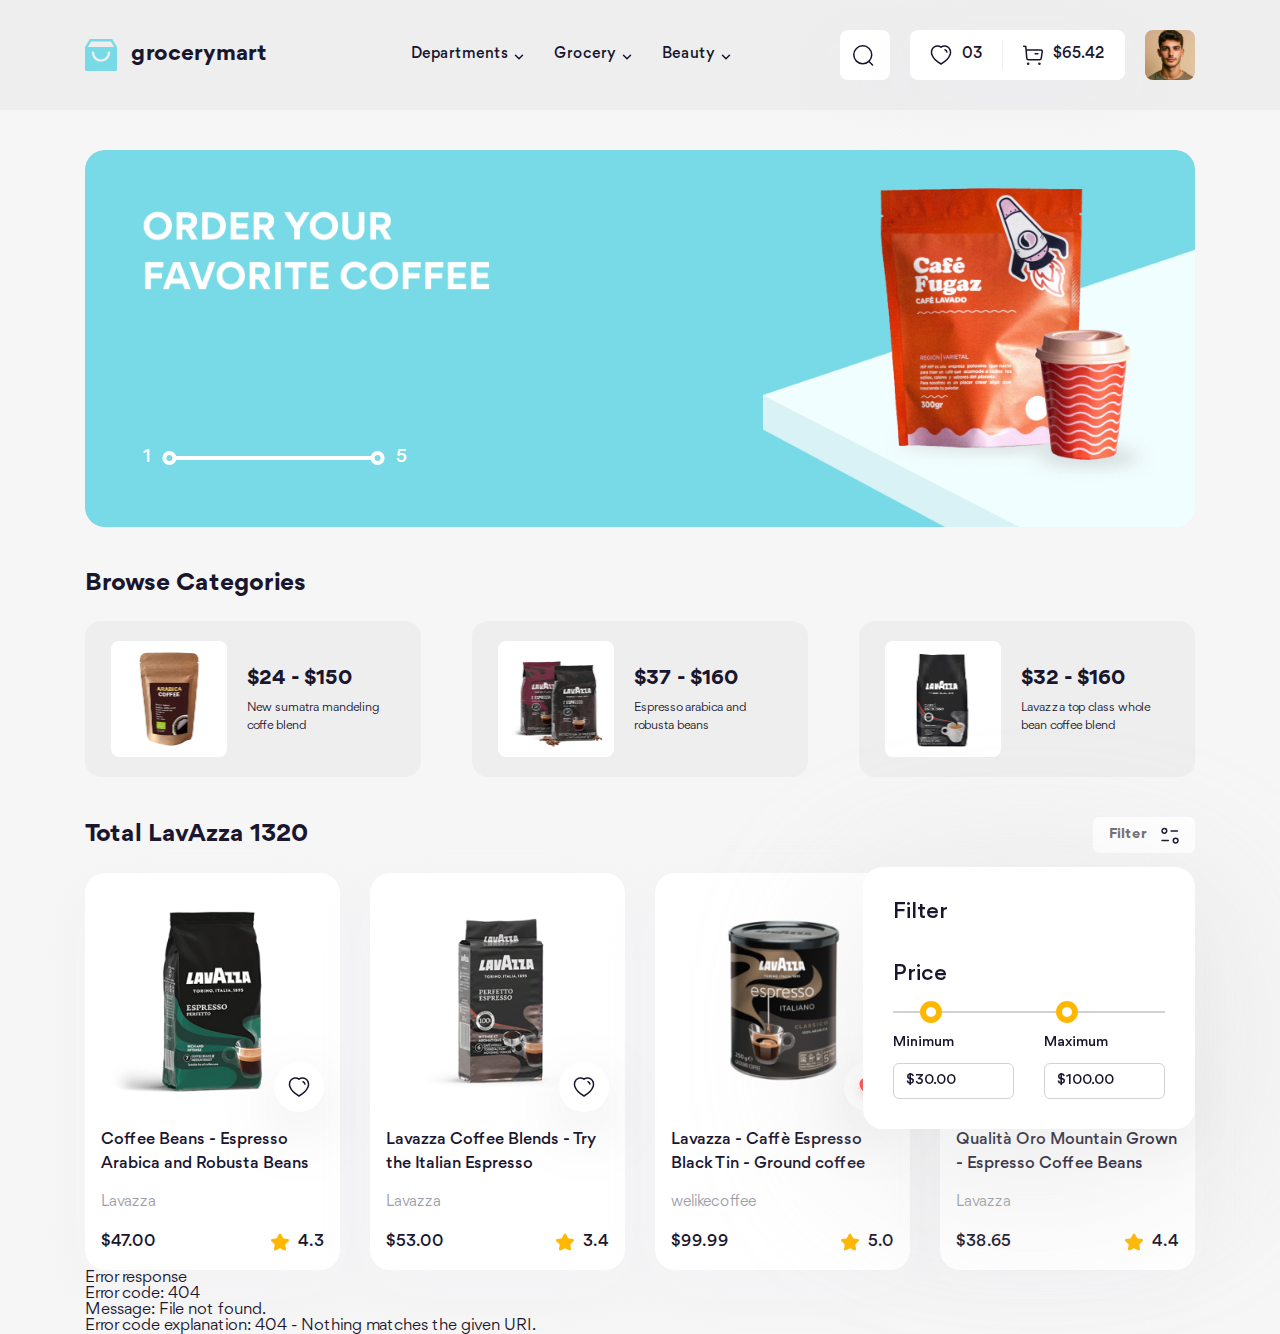
==== commit 734e1442: "Make product filter form #1" ====
--- a/index.html
+++ b/index.html
@@ -103,10 +103,43 @@
         <section class="home__container">
             <div class="home__row">
                 <h2 class="home__heading">Total LavAzza 1320</h2>
-                <button class="filter-btn home__filter-btn">
-                    Filter
-                    <img src="./assets/icons/filter.svg" alt="Filter" class="filter-btn__icon icon">
-                </button>
+                <div class="filter-wrap">
+                    <button class="filter-btn home__filter-btn">
+                        Filter
+                        <img src="./assets/icons/filter.svg" alt="Filter" class="filter-btn__icon icon">
+                    </button>
+
+                    <div class="filter">
+                        <h3 class="filter__heading">Filter</h3>
+                        <form action="" class="filter__form">
+                            <div class="filter__row">
+                                <!-- Filter column 1 -->
+                                <div class="filter__col">
+                                    <label for="" class="filter__form-label">Price</label>
+                                    <div class="filter__form-group">
+                                        <div class="filter__form-slider" style="--min-value: 10%; --max-value: 60%;"></div>
+                                    </div>
+                                    <div class="filter__form-group filter__form-group--inline">
+                                        <div>
+                                            <label for="" class="filter__form-label filter__form-label--small">Minimum</label>
+                                            <input type="text" name="" value="$30.00" id="" class="filter__form-input">
+                                        </div>
+                                        <div>
+                                            <label for="" class="filter__form-label filter__form-label--small">Maximum</label>
+                                            <input type="text" name="" value="$100.00" id="" class="filter__form-input">
+                                        </div>
+                                    </div>
+                                </div>
+
+                                <!-- Filter column 2 -->
+                                <div class="filter__col"></div>
+
+                                <!-- Filter column 3 -->
+                                <div class="filter__col"></div>
+                            </div>
+                        </form>
+                    </div>
+                </div>
             </div>
 
             <div class="row row-cols-sm-1 row-cols-lg-2 row-cols-4 g-3">
--- a/assets/css/main.css
+++ b/assets/css/main.css
@@ -75,6 +75,7 @@
   font-family: inherit;
   color: inherit;
   -webkit-tap-highlight-color: transparent;
+  outline: none;
 }
 
 a {
@@ -1244,6 +1245,9 @@
   --product-card-color: #1A162E;
   --product-card-bg: #fff;
   --product-card-shadow: rgba(237, 237, 246, 0.2);
+  --filter-form-color: #1A162E;
+  --filter-form-bg: #fff;
+  --filter-form-shadow: rgba(200, 200, 200, 0.4);
 }
 @media (max-width: 767.98px) {
   html {
@@ -1289,6 +1293,8 @@
   --product-card-color: #fff;
   --product-card-bg: #171C28;
   --product-card-shadow: rgba(0, 0, 0, 0.2);
+  --filter-form-bg: #292E39;
+  --filter-form-shadow: rgba(0, 0, 0, 0.4);
 }
 @media (max-width: 991.98px) {
   html.dark {
@@ -1963,6 +1969,86 @@
   margin: 0 6px 0 auto;
 }
 
+.filter-wrap {
+  position: relative;
+  z-index: 1;
+}
+
+.filter {
+  position: absolute;
+  top: 50px;
+  right: 0;
+  padding: 30px;
+  border-radius: 20px;
+  background: var(--filter-form-bg);
+  filter: drop-shadow(0px 40px 90px var(--filter-form-shadow));
+}
+.filter__heading {
+  color: var(--filter-form-color);
+  font-size: 2.2rem;
+  font-weight: 500;
+  line-height: 145.455%;
+}
+.filter__form {
+  margin-top: 30px;
+}
+.filter__form-label {
+  color: var(--filter-form-color);
+  font-size: 2.2rem;
+  font-weight: 500;
+  line-height: 145.455%;
+}
+.filter__form-label--small {
+  font-size: 1.4rem;
+  line-height: 142.857%;
+}
+.filter__form-group {
+  margin-top: 20px;
+}
+.filter__form-group--inline {
+  display: flex;
+  gap: 30px;
+}
+.filter__form-slider {
+  position: relative;
+  width: 100%;
+  height: 2px;
+  background: #D2D1D6;
+}
+.filter__form-slider::before, .filter__form-slider::after {
+  content: "";
+  position: absolute;
+  top: 50%;
+  translate: 0 -50%;
+  width: 22px;
+  height: 22px;
+  border: 6px solid #FFB700;
+  border-radius: 50%;
+  background: var(--filter-form-bg);
+}
+.filter__form-slider::before {
+  left: var(--min-value);
+}
+.filter__form-slider::after {
+  left: var(--max-value);
+}
+.filter__form-input {
+  width: 121px;
+  height: 36px;
+  margin-top: 10px;
+  padding: 0 12px;
+  color: var(--filter-form-color);
+  font-size: 1.4rem;
+  font-weight: 500;
+  line-height: 142.857%;
+  border-radius: 6px;
+  border: 1px solid #D2D1D6;
+}
+.filter__row {
+  display: flex;
+  flex: 1;
+}
+
 .home__container {
   margin-top: 40px;
 }
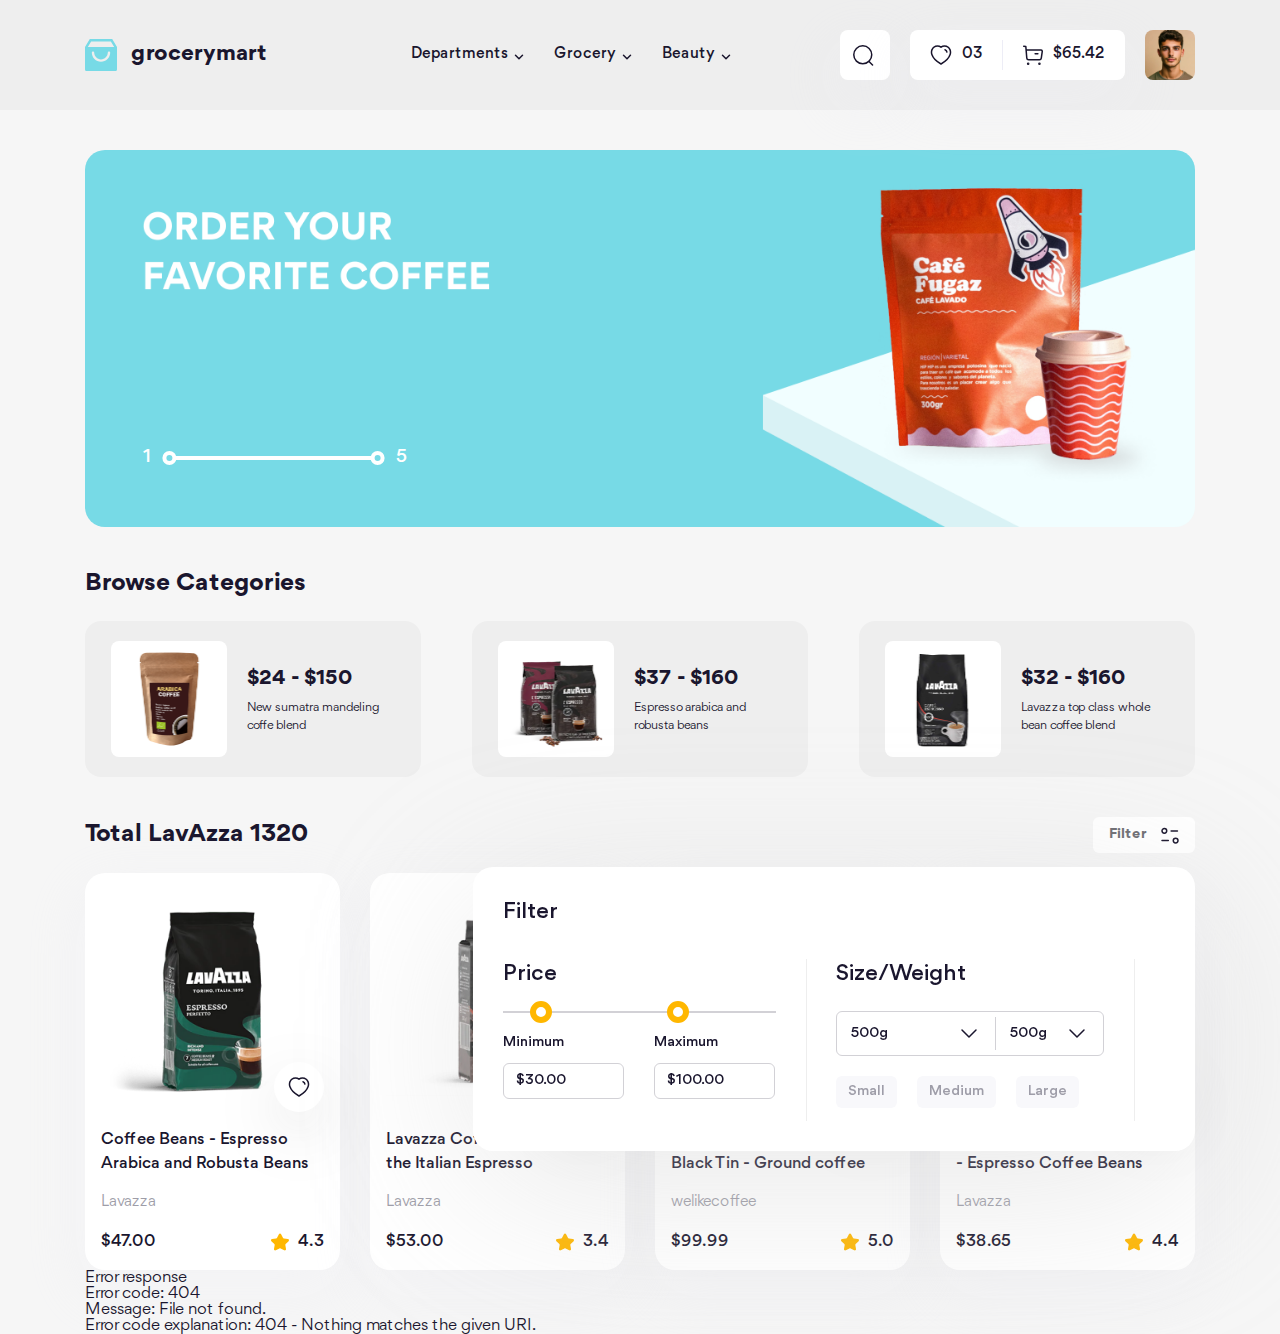
==== commit fb687b08: "Make product filter form #2" ====
--- a/index.html
+++ b/index.html
@@ -131,8 +131,34 @@
                                     </div>
                                 </div>
 
+                                <div class="filter__separate"></div>
+
                                 <!-- Filter column 2 -->
-                                <div class="filter__col"></div>
+                                <div class="filter__col">
+                                    <label for="" class="filter__form-label">Size/Weight</label>
+                                    <div class="filter__form-group">
+                                        <div class="filter__form-select-wrap">
+                                            <div class="filter__form-select" style="--width: 158px;">
+                                                500g
+                                                <img src="./assets/icons/select-arrow.svg" alt="" class="filter__form-select-arrow">
+                                            </div>
+                                            <div class="filter__form-select">
+                                                500g
+                                                <img src="./assets/icons/select-arrow.svg" alt="" class="filter__form-select-arrow">
+                                            </div>
+                                        </div>
+                                    </div>
+
+                                    <div class="filter__form-group">
+                                        <div class="filter__form-tags">
+                                            <button class="filter__form-tag">Small</button>
+                                            <button class="filter__form-tag">Medium</button>
+                                            <button class="filter__form-tag">Large</button>
+                                        </div>
+                                    </div>
+                                </div>
+
+                                <div class="filter__separate"></div>
 
                                 <!-- Filter column 3 -->
                                 <div class="filter__col"></div>
--- a/assets/css/main.css
+++ b/assets/css/main.css
@@ -1248,6 +1248,7 @@
   --filter-form-color: #1A162E;
   --filter-form-bg: #fff;
   --filter-form-shadow: rgba(200, 200, 200, 0.4);
+  --filter-form-tag-bg: #F8F8FB;
 }
 @media (max-width: 767.98px) {
   html {
@@ -1293,8 +1294,10 @@
   --product-card-color: #fff;
   --product-card-bg: #171C28;
   --product-card-shadow: rgba(0, 0, 0, 0.2);
+  --filter-form-color: #fff;
   --filter-form-bg: #292E39;
   --filter-form-shadow: rgba(0, 0, 0, 0.4);
+  --filter-form-tag-bg: #171C28;
 }
 @media (max-width: 991.98px) {
   html.dark {
@@ -2032,6 +2035,10 @@
 .filter__form-slider::after {
   left: var(--max-value);
 }
+.filter__form-input, .filter__form-select-wrap {
+  border-radius: 6px;
+  border: 1px solid #D2D1D6;
+}
 .filter__form-input {
   width: 121px;
   height: 36px;
@@ -2041,12 +2048,56 @@
   font-size: 1.4rem;
   font-weight: 500;
   line-height: 142.857%;
+}
+.filter__form-select-wrap {
+  display: flex;
+  align-items: center;
+  height: 45px;
+}
+.filter__form-select {
+  display: flex;
+  align-items: center;
+  justify-content: space-between;
+  cursor: pointer;
+  padding: 0 14px;
+  width: var(--width, 108px);
+  height: calc(100% - 10px);
+  color: var(--filter-form-color);
+  font-size: 1.4rem;
+  font-weight: 500;
+  line-height: 142.857%;
+}
+.filter__form-select + .filter__form-select {
+  border-left: 1px solid #D2D1D6;
+}
+.filter__form-tags {
+  display: flex;
+  align-items: center;
+  flex-wrap: wrap;
+  gap: 10px 20px;
+}
+.filter__form-tag {
   border-radius: 6px;
-  border: 1px solid #D2D1D6;
+  padding: 6px 12px;
+  color: #9E9DA8;
+  background: var(--filter-form-tag-bg);
+  font-size: 1.4rem;
+  font-weight: 500;
+  line-height: 142.857%;
+  transition: color 0.2s;
+}
+.filter__form-tag:hover {
+  color: var(--text-color);
 }
 .filter__row {
   display: flex;
-  flex: 1;
+}
+.filter__separate {
+  display: flex;
+  margin: 0 30px;
+  width: 1px;
+  height: 162px;
+  background: #eee;
 }
 
 .home__container {
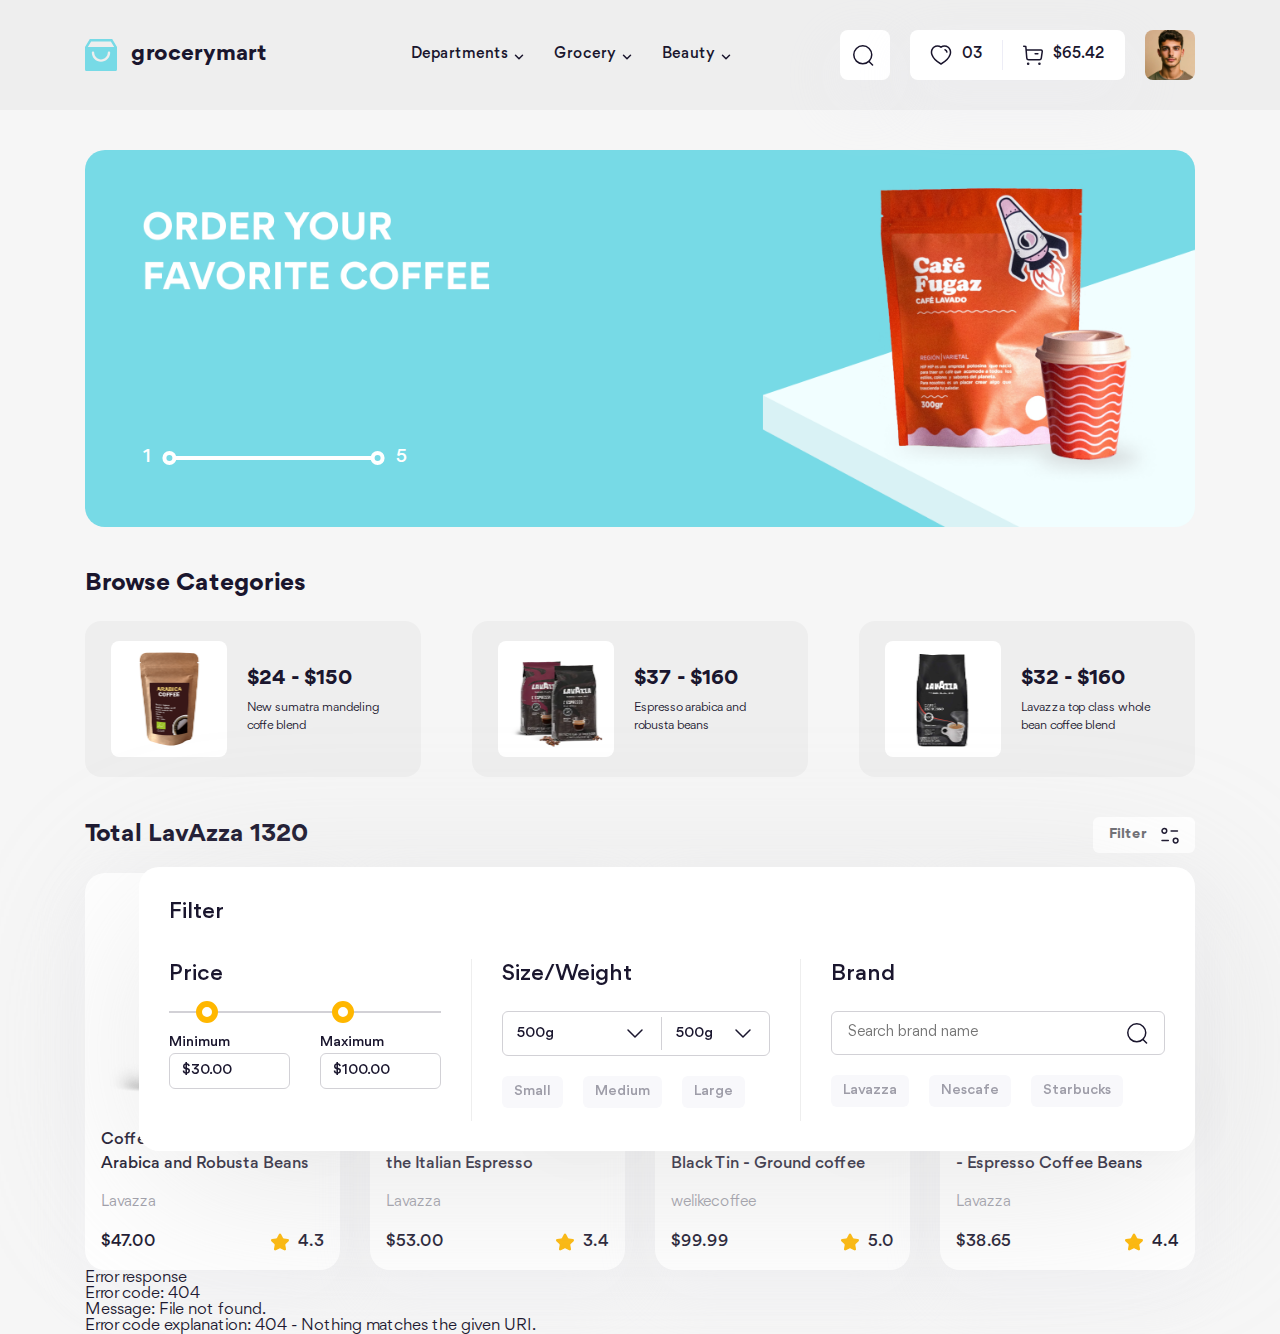
==== commit 610bb291: "Make product filter form #3" ====
--- a/index.html
+++ b/index.html
@@ -122,11 +122,15 @@
                                     <div class="filter__form-group filter__form-group--inline">
                                         <div>
                                             <label for="" class="filter__form-label filter__form-label--small">Minimum</label>
-                                            <input type="text" name="" value="$30.00" id="" class="filter__form-input">
+                                            <div class="filter__form-text-input filter__form-text-input--small">
+                                                <input type="text" class="filter__form-input" value="$30.00">
+                                            </div>
                                         </div>
                                         <div>
                                             <label for="" class="filter__form-label filter__form-label--small">Maximum</label>
-                                            <input type="text" name="" value="$100.00" id="" class="filter__form-input">
+                                            <div class="filter__form-text-input filter__form-text-input--small">
+                                                <input type="text" class="filter__form-input" value="$100.00">
+                                            </div>
                                         </div>
                                     </div>
                                 </div>
@@ -161,7 +165,23 @@
                                 <div class="filter__separate"></div>
 
                                 <!-- Filter column 3 -->
-                                <div class="filter__col"></div>
+                                <div class="filter__col">
+                                    <label for="" class="filter__form-label">Brand</label>
+                                    <div class="filter__form-group">
+                                        <div class="filter__form-text-input">
+                                            <input type="text" class="filter__form-input" placeholder="Search brand name">
+                                            <img src="./assets/icons/search.svg" alt="" class="filter__form-input-icon">
+                                        </div>
+                                    </div>
+
+                                    <div class="filter__form-group">
+                                        <div class="filter__form-tags">
+                                            <button class="filter__form-tag">Lavazza</button>
+                                            <button class="filter__form-tag">Nescafe</button>
+                                            <button class="filter__form-tag">Starbucks</button>
+                                        </div>
+                                    </div>
+                                </div>
                             </div>
                         </form>
                     </div>
--- a/assets/css/main.css
+++ b/assets/css/main.css
@@ -76,6 +76,7 @@
   color: inherit;
   -webkit-tap-highlight-color: transparent;
   outline: none;
+  border: none;
 }
 
 a {
@@ -2035,19 +2036,38 @@
 .filter__form-slider::after {
   left: var(--max-value);
 }
-.filter__form-input, .filter__form-select-wrap {
+.filter__form-text-input, .filter__form-select-wrap {
   border-radius: 6px;
   border: 1px solid #D2D1D6;
 }
-.filter__form-input {
+.filter__form-text-input {
+  display: flex;
+  align-items: center;
+  width: 334px;
+  height: 44px;
+  padding: 0 16px;
+  overflow: hidden;
+}
+.filter__form-text-input--small {
   width: 121px;
   height: 36px;
-  margin-top: 10px;
   padding: 0 12px;
+}
+.filter__form-text-input--small .filter__form-input {
+  font-size: 1.4rem;
+}
+.filter__form-input {
+  width: 100%;
   color: var(--filter-form-color);
-  font-size: 1.4rem;
+  font-size: 1.5rem;
   font-weight: 500;
-  line-height: 142.857%;
+  line-height: 146.667%;
+}
+.filter__form-input::placeholder {
+  font-weight: 400;
+}
+.filter__form-input-icon {
+  margin-left: 12px;
 }
 .filter__form-select-wrap {
   display: flex;
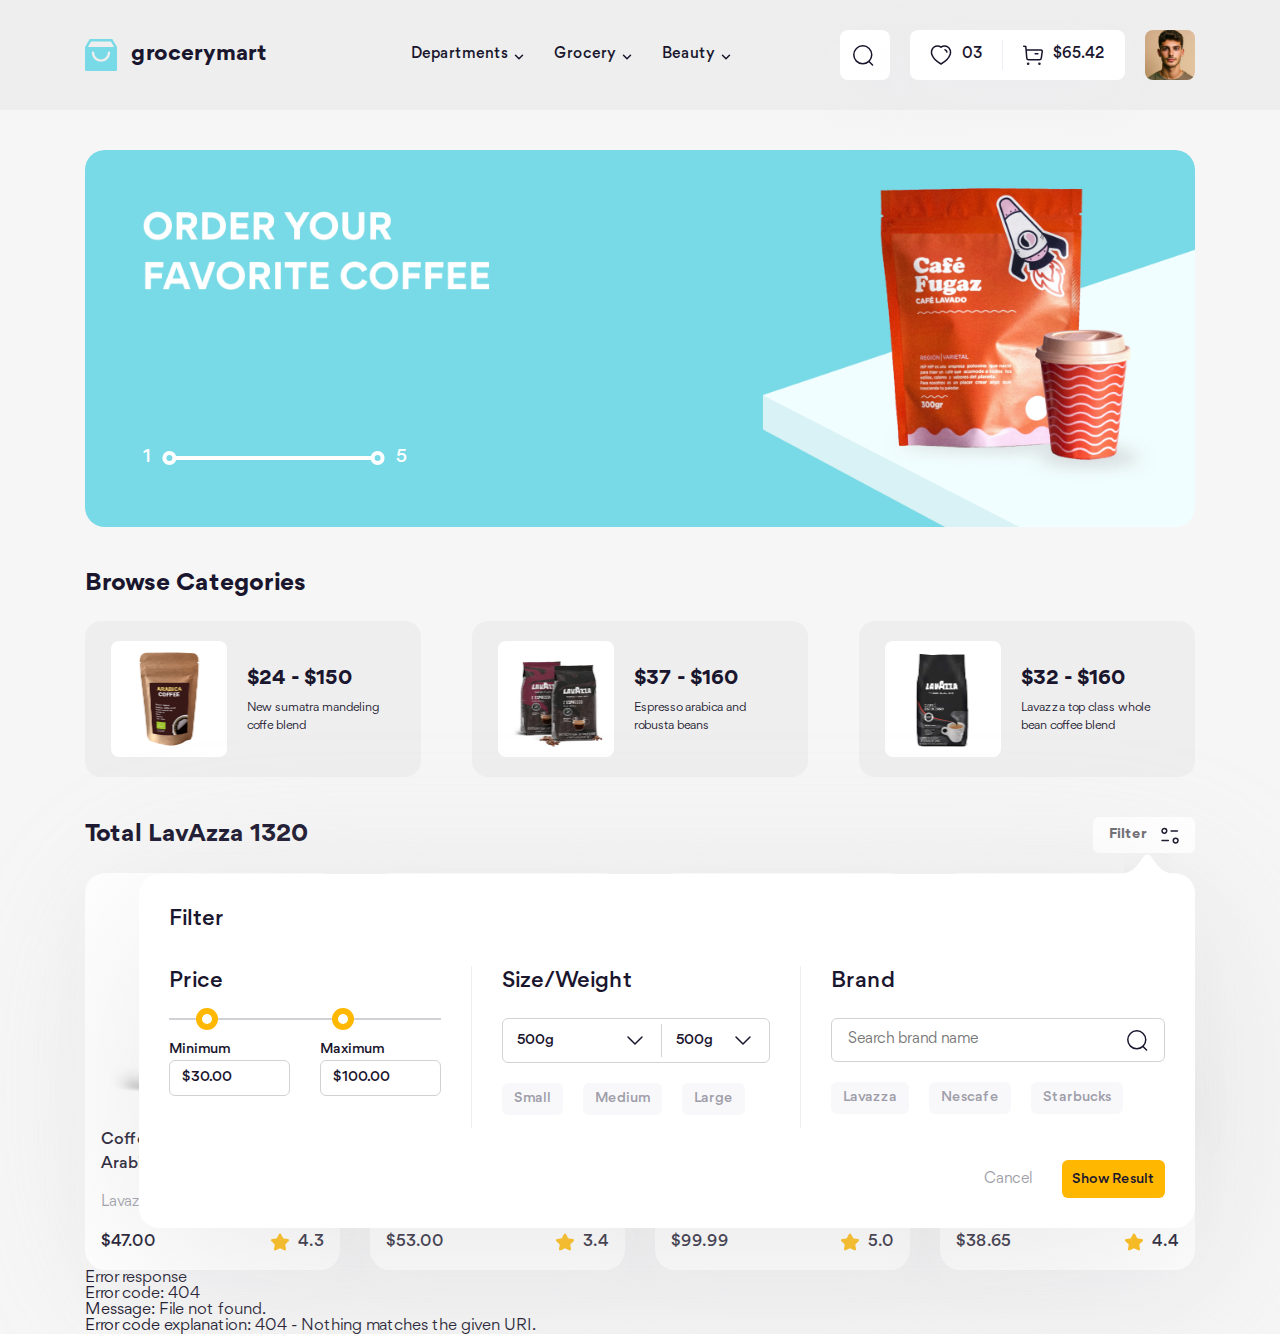
==== commit 264f3a74: "Make product filter form #4" ====
--- a/index.html
+++ b/index.html
@@ -110,6 +110,7 @@
                     </button>
 
                     <div class="filter">
+                        <img src="./assets/icons/arrow-up.png" alt="" class="filter__arrow">
                         <h3 class="filter__heading">Filter</h3>
                         <form action="" class="filter__form">
                             <div class="filter__row">
@@ -182,6 +183,11 @@
                                         </div>
                                     </div>
                                 </div>
+                            </div>
+
+                            <div class="filter__row filter__footer">
+                                <button class="btn btn--text filter__cancel">Cancel</button>
+                                <button class="btn btn--primary filter__submit">Show Result</button>
                             </div>
                         </form>
                     </div>
--- a/assets/css/main.css
+++ b/assets/css/main.css
@@ -1928,6 +1928,41 @@
   margin-top: 8px;
 }
 
+.btn {
+  height: 46px;
+  padding: 0 20px;
+  border-radius: 6px;
+  background: #f8f8fb;
+  font-size: 1.8rem;
+  font-weight: 500;
+  user-select: none;
+}
+.btn + .btn {
+  margin-left: 20px;
+}
+.btn--text {
+  color: #9E9DA8;
+  font-weight: 400;
+  background: transparent;
+}
+.btn--primary {
+  background: #ffb700;
+}
+.btn--outline {
+  background: transparent;
+  border: 1px solid #d2d1d6;
+}
+.btn--rounded {
+  border-radius: 99px;
+}
+.btn[disabled], .btn--disabled {
+  opacity: 0.5;
+  pointer-events: none;
+}
+.btn:hover {
+  opacity: 0.9;
+}
+
 .product-card {
   padding: 16px;
   border-radius: 20px;
@@ -1980,12 +2015,18 @@
 
 .filter {
   position: absolute;
-  top: 50px;
+  top: 57px;
   right: 0;
   padding: 30px;
   border-radius: 20px;
   background: var(--filter-form-bg);
   filter: drop-shadow(0px 40px 90px var(--filter-form-shadow));
+}
+.filter__arrow {
+  position: absolute;
+  top: -20px;
+  right: 23px;
+  height: 20.5px;
 }
 .filter__heading {
   color: var(--filter-form-color);
@@ -2119,6 +2160,21 @@
   height: 162px;
   background: #eee;
 }
+.filter__footer {
+  display: flex;
+  justify-content: flex-end;
+  margin-top: 32px;
+}
+.filter__cancel, .filter__submit {
+  height: 38px;
+  padding: 0 10px;
+}
+.filter__cancel {
+  font-size: 1.5rem;
+}
+.filter__submit {
+  font-size: 1.4rem;
+}
 
 .home__container {
   margin-top: 40px;
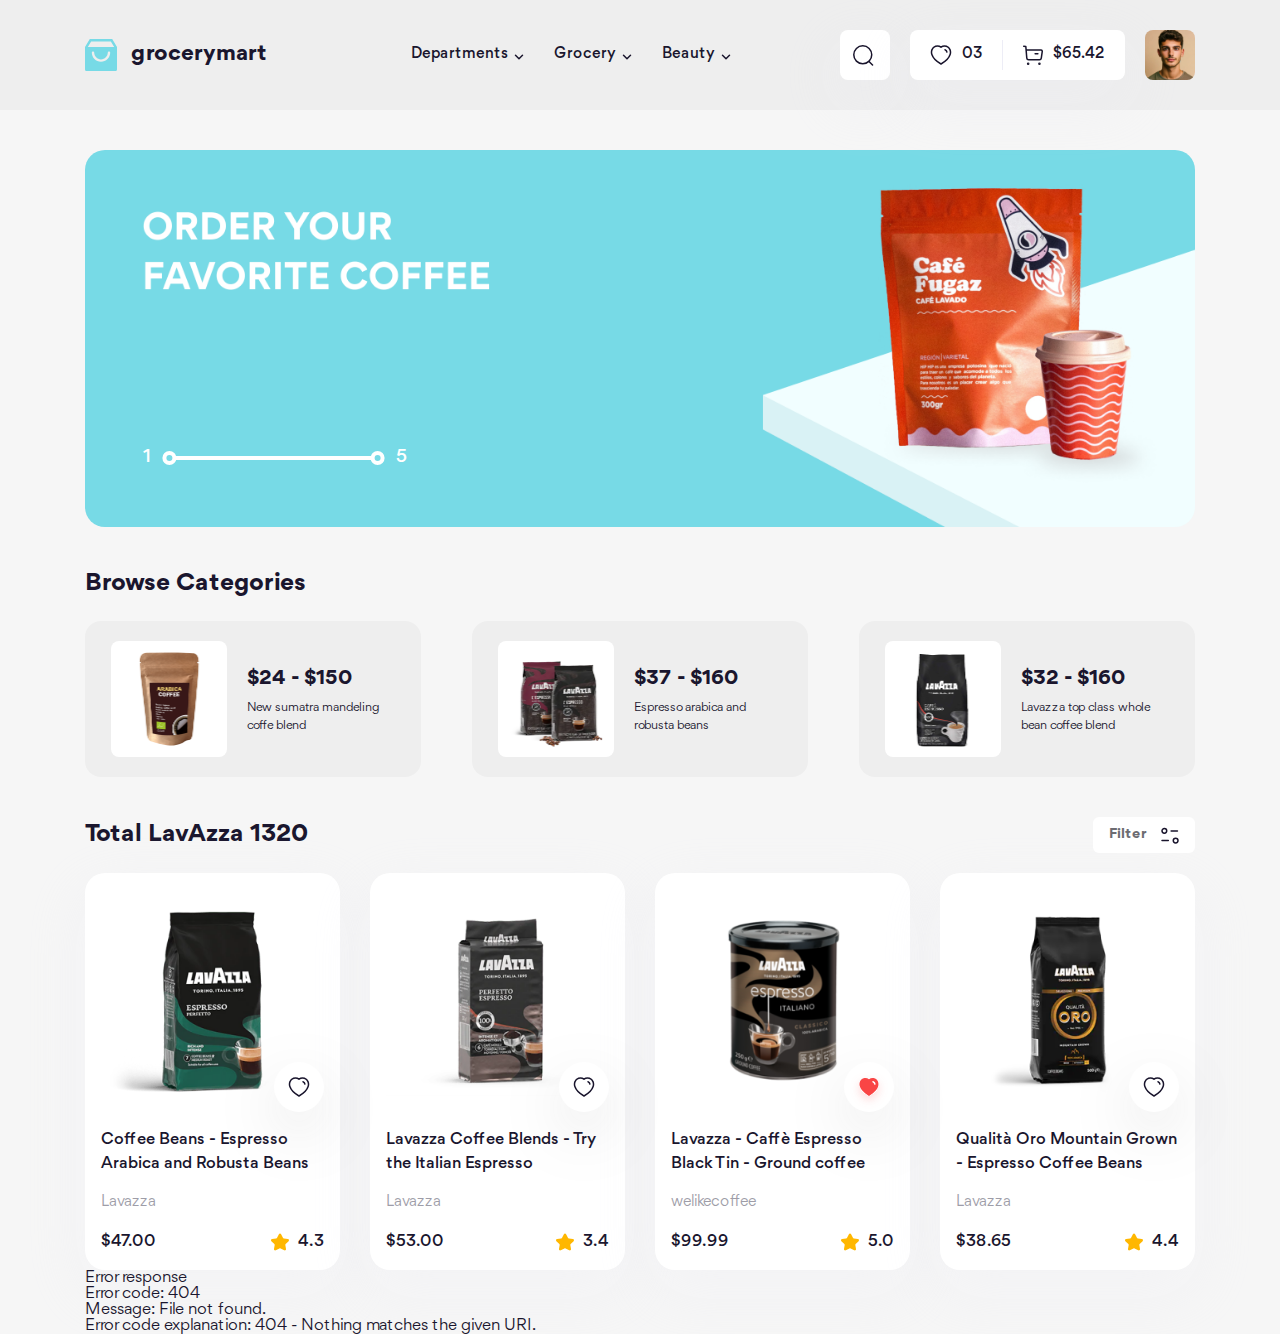
==== commit 291a3172: "Make product filter form #5" ====
--- a/index.html
+++ b/index.html
@@ -104,16 +104,16 @@
             <div class="home__row">
                 <h2 class="home__heading">Total LavAzza 1320</h2>
                 <div class="filter-wrap">
-                    <button class="filter-btn home__filter-btn">
+                    <button class="filter-btn home__filter-btn js-toggle" toggle-target="#home-filter">
                         Filter
                         <img src="./assets/icons/filter.svg" alt="Filter" class="filter-btn__icon icon">
                     </button>
 
-                    <div class="filter">
+                    <div id="home-filter" class="filter hide">
                         <img src="./assets/icons/arrow-up.png" alt="" class="filter__arrow">
                         <h3 class="filter__heading">Filter</h3>
                         <form action="" class="filter__form">
-                            <div class="filter__row">
+                            <div class="filter__row filter__content">
                                 <!-- Filter column 1 -->
                                 <div class="filter__col">
                                     <label for="" class="filter__form-label">Price</label>
@@ -145,11 +145,11 @@
                                         <div class="filter__form-select-wrap">
                                             <div class="filter__form-select" style="--width: 158px;">
                                                 500g
-                                                <img src="./assets/icons/select-arrow.svg" alt="" class="filter__form-select-arrow">
+                                                <img src="./assets/icons/select-arrow.svg" alt="" class="filter__form-select-arrow icon">
                                             </div>
                                             <div class="filter__form-select">
                                                 500g
-                                                <img src="./assets/icons/select-arrow.svg" alt="" class="filter__form-select-arrow">
+                                                <img src="./assets/icons/select-arrow.svg" alt="" class="filter__form-select-arrow icon">
                                             </div>
                                         </div>
                                     </div>
@@ -171,7 +171,7 @@
                                     <div class="filter__form-group">
                                         <div class="filter__form-text-input">
                                             <input type="text" class="filter__form-input" placeholder="Search brand name">
-                                            <img src="./assets/icons/search.svg" alt="" class="filter__form-input-icon">
+                                            <img src="./assets/icons/search.svg" alt="" class="filter__form-input-icon icon">
                                         </div>
                                     </div>
 
@@ -186,8 +186,8 @@
                             </div>
 
                             <div class="filter__row filter__footer">
-                                <button class="btn btn--text filter__cancel">Cancel</button>
-                                <button class="btn btn--primary filter__submit">Show Result</button>
+                                <button class="btn btn--text filter__cancel js-toggle" toggle-target="#home-filter">Cancel</button>
+                                <button class="btn btn--primary filter__submit js-toggle" toggle-target="#home-filter">Show Result</button>
                             </div>
                         </form>
                     </div>
--- a/assets/css/main.css
+++ b/assets/css/main.css
@@ -77,6 +77,10 @@
   -webkit-tap-highlight-color: transparent;
   outline: none;
   border: none;
+}
+
+input {
+  background: transparent;
 }
 
 a {
@@ -1298,6 +1302,8 @@
   --filter-form-color: #fff;
   --filter-form-bg: #292E39;
   --filter-form-shadow: rgba(0, 0, 0, 0.4);
+  --filter-form-arrow: brightness(0) saturate(100%) invert(20%) sepia(8%)
+  saturate(1292%) hue-rotate(186deg) brightness(93%) contrast(96%);
   --filter-form-tag-bg: #171C28;
 }
 @media (max-width: 991.98px) {
@@ -1946,6 +1952,7 @@
   background: transparent;
 }
 .btn--primary {
+  color: #1A162E;
   background: #ffb700;
 }
 .btn--outline {
@@ -2015,18 +2022,38 @@
 
 .filter {
   position: absolute;
-  top: 57px;
+  top: 56px;
   right: 0;
   padding: 30px;
   border-radius: 20px;
   background: var(--filter-form-bg);
   filter: drop-shadow(0px 40px 90px var(--filter-form-shadow));
+  transition: opacity, visibility;
+  transition-duration: 0.25s;
+}
+@media (max-width: 1199.98px) {
+  .filter {
+    height: calc(100vh - 80px);
+    overflow-y: auto;
+    padding-bottom: 0;
+    overscroll-behavior: contain;
+  }
+}
+@media (max-width: 575.98px) {
+  .filter {
+    width: 85vw;
+  }
+}
+.filter.hide {
+  opacity: 0;
+  visibility: hidden;
 }
 .filter__arrow {
   position: absolute;
   top: -20px;
   right: 23px;
   height: 20.5px;
+  filter: var(--filter-form-arrow);
 }
 .filter__heading {
   color: var(--filter-form-color);
@@ -2093,6 +2120,11 @@
   width: 121px;
   height: 36px;
   padding: 0 12px;
+}
+@media (max-width: 575.98px) {
+  .filter__form-text-input {
+    width: 100%;
+  }
 }
 .filter__form-text-input--small .filter__form-input {
   font-size: 1.4rem;
@@ -2137,6 +2169,11 @@
   flex-wrap: wrap;
   gap: 10px 20px;
 }
+@media (max-width: 575.98px) {
+  .filter__form-tags {
+    column-gap: 15px;
+  }
+}
 .filter__form-tag {
   border-radius: 6px;
   padding: 6px 12px;
@@ -2154,26 +2191,49 @@
   display: flex;
 }
 .filter__separate {
-  display: flex;
   margin: 0 30px;
   width: 1px;
-  height: 162px;
   background: #eee;
+}
+@media (max-width: 1199.98px) {
+  .filter__separate {
+    margin: 30px 0;
+    width: 100%;
+    height: 1px;
+  }
 }
 .filter__footer {
   display: flex;
   justify-content: flex-end;
   margin-top: 32px;
 }
+@media (max-width: 1199.98px) {
+  .filter__footer {
+    position: sticky;
+    bottom: 0;
+    background: var(--filter-form-bg);
+    padding-bottom: 16px;
+  }
+}
 .filter__cancel, .filter__submit {
   height: 38px;
   padding: 0 10px;
 }
+@media (max-width: 575.98px) {
+  .filter__cancel, .filter__submit {
+    flex: 1;
+  }
+}
 .filter__cancel {
   font-size: 1.5rem;
 }
 .filter__submit {
   font-size: 1.4rem;
+}
+@media (max-width: 1199.98px) {
+  .filter__content {
+    flex-direction: column;
+  }
 }
 
 .home__container {
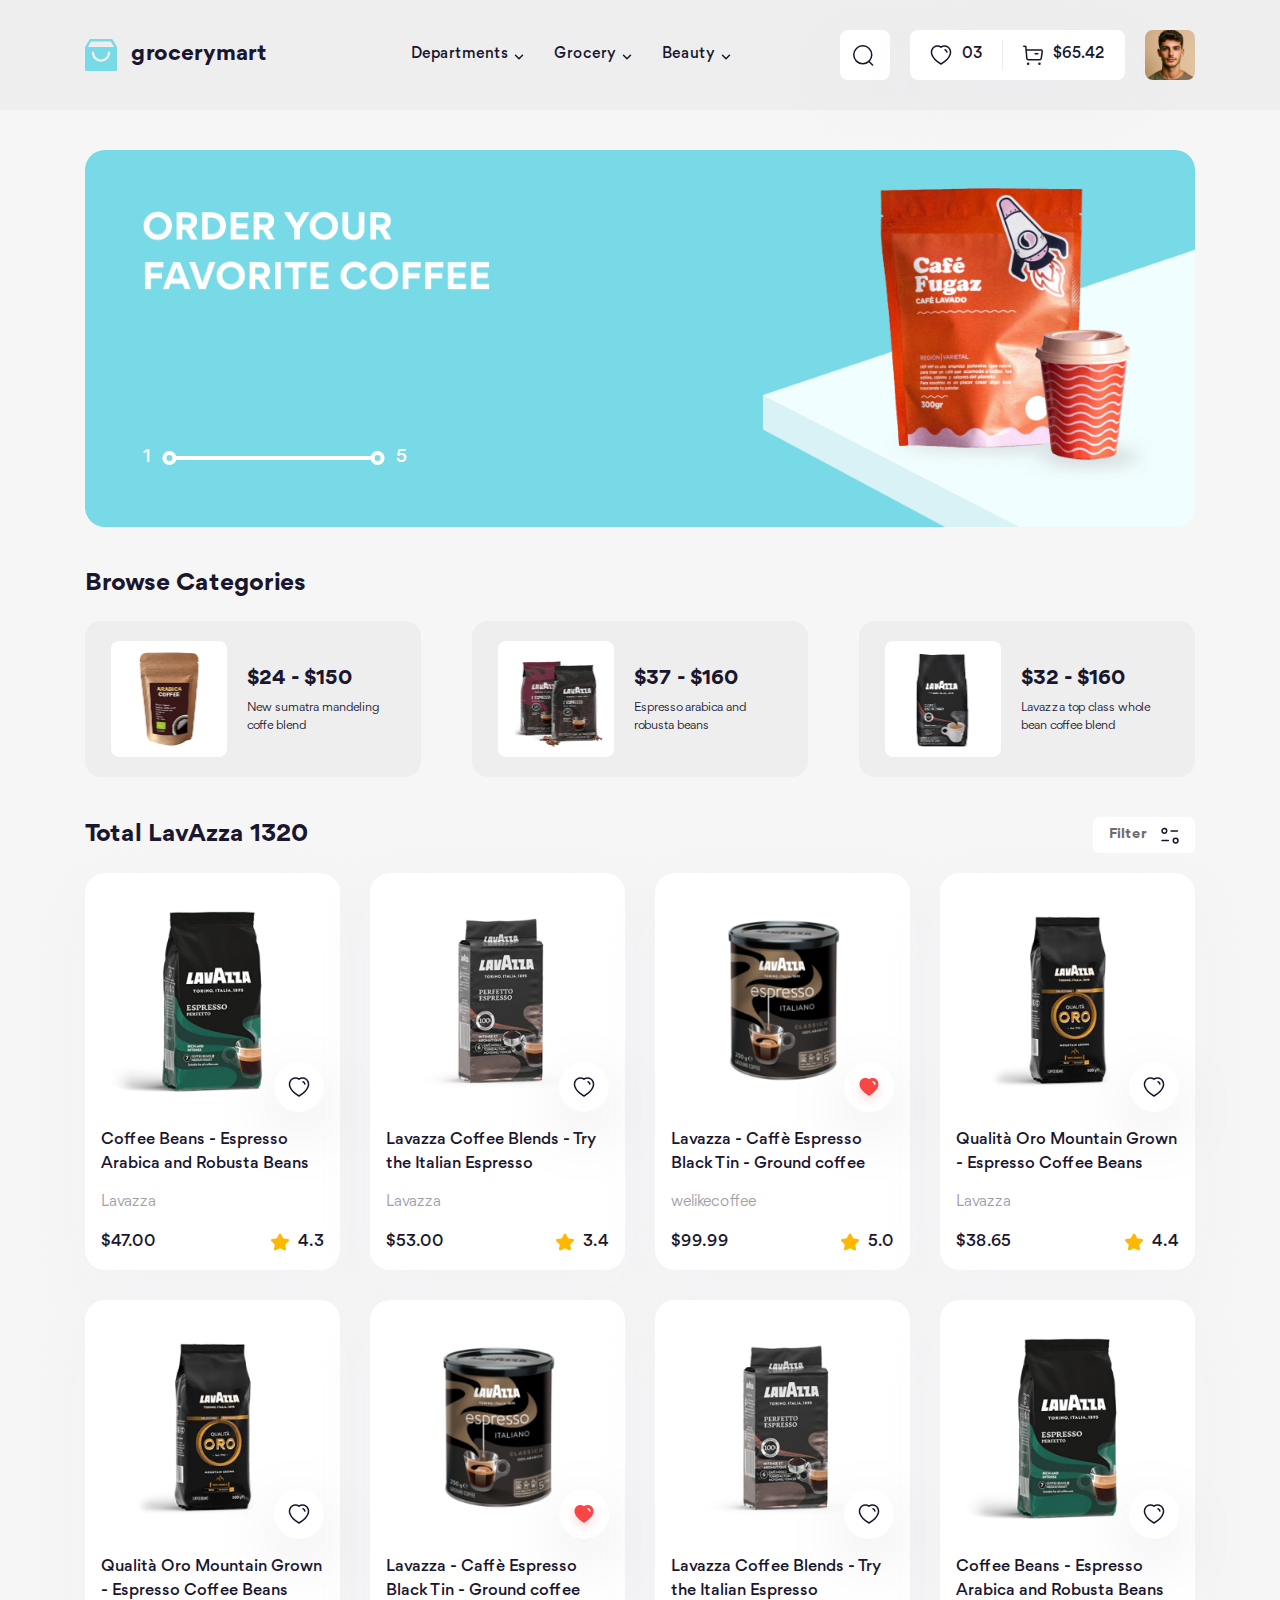
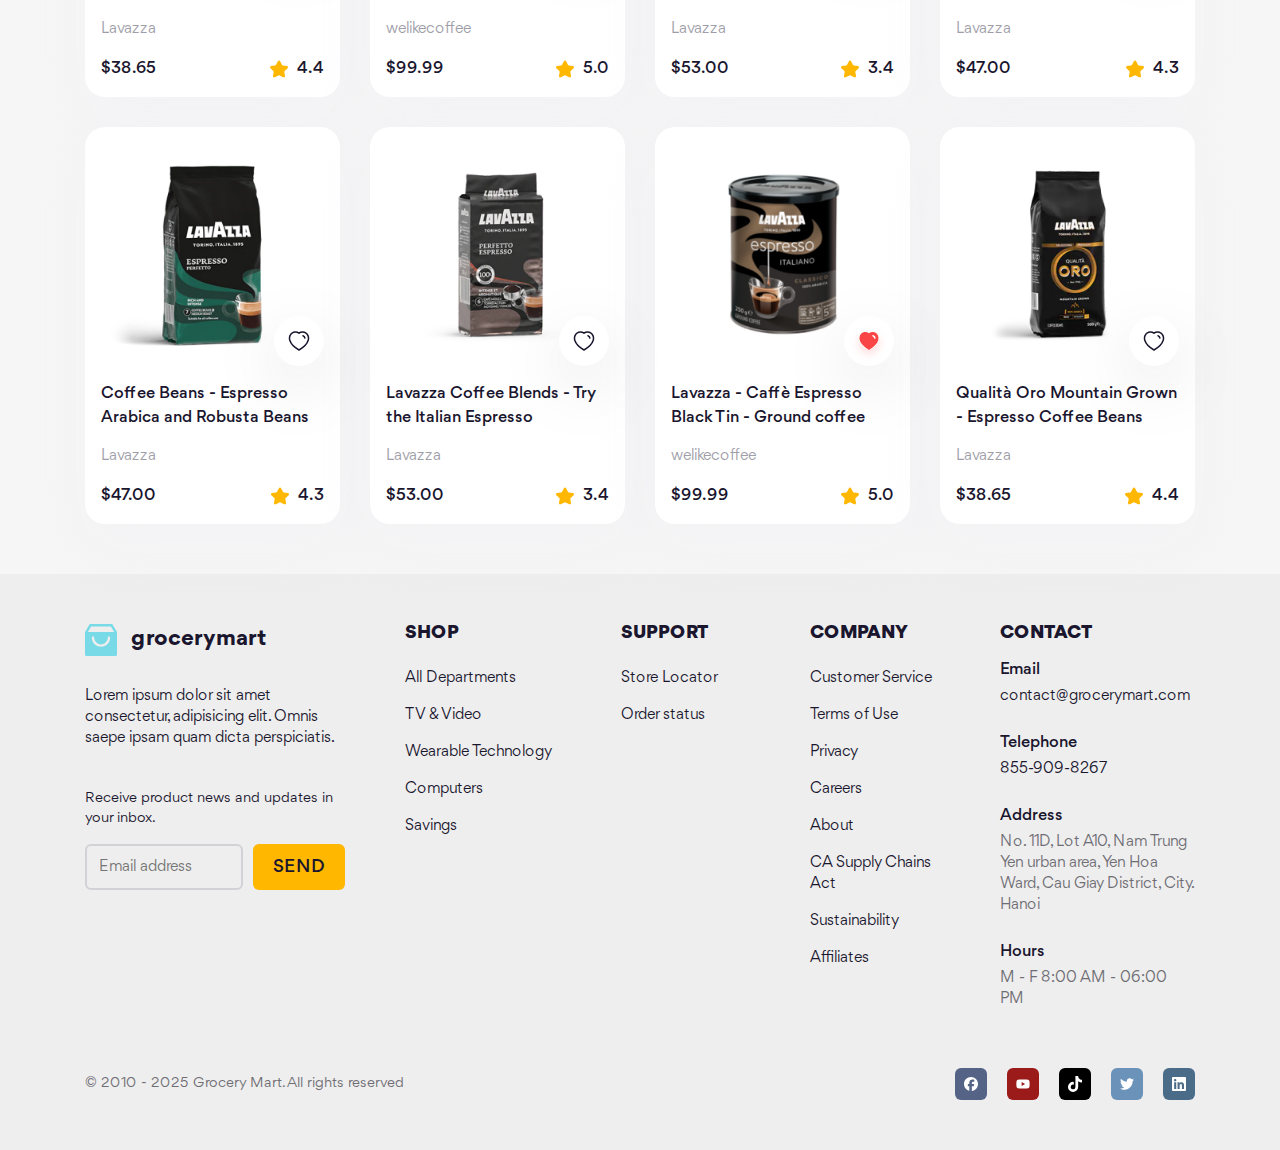
==== commit 08a05ca8: "Create Footer section" ====
--- a/index.html
+++ b/index.html
@@ -30,8 +30,8 @@
         load("#header", "./templates/header.html");
     </script>
 
-<!-- Main -->
-    <div class="container home">
+    <!-- Main -->
+    <main class="container home">
         <!-- Slideshow -->
         <div class="home__container">
             <div class="slideshow">
@@ -148,7 +148,7 @@
                                                 <img src="./assets/icons/select-arrow.svg" alt="" class="filter__form-select-arrow icon">
                                             </div>
                                             <div class="filter__form-select">
-                                                500g
+                                                Gram
                                                 <img src="./assets/icons/select-arrow.svg" alt="" class="filter__form-select-arrow icon">
                                             </div>
                                         </div>
@@ -298,14 +298,222 @@
                         </div>
                     </article>
                 </div>
+
+                <div class="col">
+                    <!-- Product card 5 -->
+                    <article class="product-card">
+                        <div class="product-card__img-wrap">
+                            <a href="#!">
+                                <img src="./assets/images/products/item-4.png" alt="" class="product-card__thumb">
+                            </a>
+                            <button class="like-btn product-card__like-btn">
+                                <img src="./assets/icons/heart.svg" alt="Heart" class="like-btn__icon icon">
+                                <img src="./assets/icons/like-heart.svg" alt="" class="like-btn__icon--liked">
+                            </button>
+                        </div>
+
+                        <h3 class="product-card__title">
+                            <a href="#!">Qualità Oro Mountain Grown - Espresso Coffee Beans</a>
+                        </h3>
+                        <p class="product-card__brand">Lavazza</p>
+
+                        <div class="product-card__row">
+                            <span class="product-card__price">$38.65</span>
+                            <img src="./assets/icons/star.svg" alt="Star" class="product-card__star">
+                            <span class="product-card__score">4.4</span>
+                        </div>
+                    </article>
+                </div>
+
+                <div class="col">
+                    <!-- Product card 6 -->
+                    <article class="product-card">
+                        <div class="product-card__img-wrap">
+                            <a href="#!">
+                                <img src="./assets/images/products/item-3.png" alt="" class="product-card__thumb">
+                            </a>
+                            <button class="like-btn like-btn--liked product-card__like-btn">
+                                <img src="./assets/icons/heart.svg" alt="" class="like-btn__icon">
+                                <img src="./assets/icons/like-heart.svg" alt="" class="like-btn__icon--liked">
+                            </button>
+                        </div>
+
+                        <h3 class="product-card__title">
+                            <a href="#!">Lavazza - Caffè Espresso Black Tin - Ground coffee</a>
+                        </h3>
+                        <p class="product-card__brand">welikecoffee</p>
+
+                        <div class="product-card__row">
+                            <span class="product-card__price">$99.99</span>
+                            <img src="./assets/icons/star.svg" alt="Star" class="product-card__star">
+                            <span class="product-card__score">5.0</span>
+                        </div>
+                    </article>
+                </div>
+
+                <div class="col">
+                    <!-- Product card 7 -->
+                    <article class="product-card">
+                        <div class="product-card__img-wrap">
+                            <a href="#!">
+                                <img src="./assets/images/products/item-2.png" alt="" class="product-card__thumb">
+                            </a>
+                            <button class="like-btn product-card__like-btn">
+                                <img src="./assets/icons/heart.svg" alt="Heart" class="like-btn__icon icon">
+                                <img src="./assets/icons/like-heart.svg" alt="" class="like-btn__icon--liked">
+                            </button>
+                        </div>
+
+                        <h3 class="product-card__title">
+                            <a href="#!">Lavazza Coffee Blends - Try the Italian Espresso</a>
+                        </h3>
+                        <p class="product-card__brand">Lavazza</p>
+
+                        <div class="product-card__row">
+                            <span class="product-card__price">$53.00</span>
+                            <img src="./assets/icons/star.svg" alt="Star" class="product-card__star">
+                            <span class="product-card__score">3.4</span>
+                        </div>
+                    </article>
+                </div>
+
+                <div class="col">
+                    <!-- Product card 8 -->
+                    <article class="product-card">
+                        <div class="product-card__img-wrap">
+                            <a href="#!">
+                                <img src="./assets/images/products/item-1.png" alt="" class="product-card__thumb">
+                            </a>
+                            <button class="like-btn product-card__like-btn">
+                                <img src="./assets/icons/heart.svg" alt="Heart" class="like-btn__icon icon">
+                                <img src="./assets/icons/like-heart.svg" alt="" class="like-btn__icon--liked">
+                            </button>
+                        </div>
+
+                        <h3 class="product-card__title">
+                            <a href="#!">Coffee Beans - Espresso Arabica and Robusta Beans</a>
+                        </h3>
+                        <p class="product-card__brand">Lavazza</p>
+
+                        <div class="product-card__row">
+                            <span class="product-card__price">$47.00</span>
+                            <img src="./assets/icons/star.svg" alt="Star" class="product-card__star">
+                            <span class="product-card__score">4.3</span>
+                        </div>
+                    </article>
+                </div>
+
+                <div class="col">
+                    <!-- Product card 9 -->
+                    <article class="product-card">
+                        <div class="product-card__img-wrap">
+                            <a href="#!">
+                                <img src="./assets/images/products/item-1.png" alt="" class="product-card__thumb">
+                            </a>
+                            <button class="like-btn product-card__like-btn">
+                                <img src="./assets/icons/heart.svg" alt="Heart" class="like-btn__icon icon">
+                                <img src="./assets/icons/like-heart.svg" alt="" class="like-btn__icon--liked">
+                            </button>
+                        </div>
+
+                        <h3 class="product-card__title">
+                            <a href="#!">Coffee Beans - Espresso Arabica and Robusta Beans</a>
+                        </h3>
+                        <p class="product-card__brand">Lavazza</p>
+
+                        <div class="product-card__row">
+                            <span class="product-card__price">$47.00</span>
+                            <img src="./assets/icons/star.svg" alt="Star" class="product-card__star">
+                            <span class="product-card__score">4.3</span>
+                        </div>
+                    </article>
+                </div>
+
+                <div class="col">
+                    <!-- Product card 10 -->
+                    <article class="product-card">
+                        <div class="product-card__img-wrap">
+                            <a href="#!">
+                                <img src="./assets/images/products/item-2.png" alt="" class="product-card__thumb">
+                            </a>
+                            <button class="like-btn product-card__like-btn">
+                                <img src="./assets/icons/heart.svg" alt="Heart" class="like-btn__icon icon">
+                                <img src="./assets/icons/like-heart.svg" alt="" class="like-btn__icon--liked">
+                            </button>
+                        </div>
+
+                        <h3 class="product-card__title">
+                            <a href="#!">Lavazza Coffee Blends - Try the Italian Espresso</a>
+                        </h3>
+                        <p class="product-card__brand">Lavazza</p>
+
+                        <div class="product-card__row">
+                            <span class="product-card__price">$53.00</span>
+                            <img src="./assets/icons/star.svg" alt="Star" class="product-card__star">
+                            <span class="product-card__score">3.4</span>
+                        </div>
+                    </article>
+                </div>
+
+                <div class="col">
+                    <!-- Product card 11 -->
+                    <article class="product-card">
+                        <div class="product-card__img-wrap">
+                            <a href="#!">
+                                <img src="./assets/images/products/item-3.png" alt="" class="product-card__thumb">
+                            </a>
+                            <button class="like-btn like-btn--liked product-card__like-btn">
+                                <img src="./assets/icons/heart.svg" alt="" class="like-btn__icon">
+                                <img src="./assets/icons/like-heart.svg" alt="" class="like-btn__icon--liked">
+                            </button>
+                        </div>
+
+                        <h3 class="product-card__title">
+                            <a href="#!">Lavazza - Caffè Espresso Black Tin - Ground coffee</a>
+                        </h3>
+                        <p class="product-card__brand">welikecoffee</p>
+
+                        <div class="product-card__row">
+                            <span class="product-card__price">$99.99</span>
+                            <img src="./assets/icons/star.svg" alt="Star" class="product-card__star">
+                            <span class="product-card__score">5.0</span>
+                        </div>
+                    </article>
+                </div>
+
+                <div class="col">
+                    <!-- Product card 12 -->
+                    <article class="product-card">
+                        <div class="product-card__img-wrap">
+                            <a href="#!">
+                                <img src="./assets/images/products/item-4.png" alt="" class="product-card__thumb">
+                            </a>
+                            <button class="like-btn product-card__like-btn">
+                                <img src="./assets/icons/heart.svg" alt="Heart" class="like-btn__icon icon">
+                                <img src="./assets/icons/like-heart.svg" alt="" class="like-btn__icon--liked">
+                            </button>
+                        </div>
+
+                        <h3 class="product-card__title">
+                            <a href="#!">Qualità Oro Mountain Grown - Espresso Coffee Beans</a>
+                        </h3>
+                        <p class="product-card__brand">Lavazza</p>
+
+                        <div class="product-card__row">
+                            <span class="product-card__price">$38.65</span>
+                            <img src="./assets/icons/star.svg" alt="Star" class="product-card__star">
+                            <span class="product-card__score">4.4</span>
+                        </div>
+                    </article>
+                </div>
             </div>
         </section>
+    </main>
 
         <!-- Footer -->
-        <footer id="footer"></footer>
+        <footer id="footer" class="footer"></footer>
         <script>
             load("#footer", "./templates/footer.html");
         </script>
-    </div>
 </body>
 </html>--- a/assets/css/main.css
+++ b/assets/css/main.css
@@ -1246,7 +1246,7 @@
   --cate-item-title-color: #1A162E;
   --filter-btn-color: #6C6C72;
   --filter-btn-bg: #fff;
-  --like-btn-bg: #fff;
+  --like-btn-bg: var(--filter-btn-bg);
   --product-card-color: #1A162E;
   --product-card-bg: #fff;
   --product-card-shadow: rgba(237, 237, 246, 0.2);
@@ -1254,6 +1254,9 @@
   --filter-form-bg: #fff;
   --filter-form-shadow: rgba(200, 200, 200, 0.4);
   --filter-form-tag-bg: #F8F8FB;
+  --footer-bg-color: var(--header-bg-color);
+  --footer-color: #1A162E;
+  --footer-text-color: #6e6d74;
 }
 @media (max-width: 767.98px) {
   html {
@@ -1305,6 +1308,9 @@
   --filter-form-arrow: brightness(0) saturate(100%) invert(20%) sepia(8%)
   saturate(1292%) hue-rotate(186deg) brightness(93%) contrast(96%);
   --filter-form-tag-bg: #171C28;
+  --footer-bg-color: var(--header-bg-color);
+  --footer-color: #fff;
+  --footer-text-color: #9e9da6;
 }
 @media (max-width: 991.98px) {
   html.dark {
@@ -1971,6 +1977,10 @@
 }
 
 .product-card {
+  display: flex;
+  flex-direction: column;
+  height: 100%;
+  border-radius: 20px;
   padding: 16px;
   border-radius: 20px;
   background: var(--product-card-bg);
@@ -2010,6 +2020,7 @@
 .product-card__row {
   display: flex;
   align-items: center;
+  margin-top: auto;
 }
 .product-card__star {
   margin: 0 6px 0 auto;
@@ -2024,24 +2035,20 @@
   position: absolute;
   top: 56px;
   right: 0;
-  padding: 30px;
+  padding: 30px 0;
   border-radius: 20px;
   background: var(--filter-form-bg);
   filter: drop-shadow(0px 40px 90px var(--filter-form-shadow));
   transition: opacity, visibility;
   transition-duration: 0.25s;
 }
-@media (max-width: 1199.98px) {
-  .filter {
-    height: calc(100vh - 80px);
-    overflow-y: auto;
-    padding-bottom: 0;
-    overscroll-behavior: contain;
-  }
-}
 @media (max-width: 575.98px) {
   .filter {
-    width: 85vw;
+    width: 100vw;
+    height: 100vw;
+    position: fixed;
+    inset: 0;
+    border-radius: 0;
   }
 }
 .filter.hide {
@@ -2078,7 +2085,8 @@
   margin-top: 20px;
 }
 .filter__form-group--inline {
-  display: flex;
+  display: grid;
+  grid-template-columns: 1fr 1fr;
   gap: 30px;
 }
 .filter__form-slider {
@@ -2120,6 +2128,11 @@
   width: 121px;
   height: 36px;
   padding: 0 12px;
+}
+@media (max-width: 1199.98px) {
+  .filter__form-text-input--small {
+    width: 100%;
+  }
 }
 @media (max-width: 575.98px) {
   .filter__form-text-input {
@@ -2160,6 +2173,11 @@
   font-weight: 500;
   line-height: 142.857%;
 }
+@media (max-width: 1199.98px) {
+  .filter__form-select {
+    flex: 1;
+  }
+}
 .filter__form-select + .filter__form-select {
   border-left: 1px solid #D2D1D6;
 }
@@ -2171,7 +2189,7 @@
 }
 @media (max-width: 575.98px) {
   .filter__form-tags {
-    column-gap: 15px;
+    column-gap: 2px;
   }
 }
 .filter__form-tag {
@@ -2206,13 +2224,13 @@
   display: flex;
   justify-content: flex-end;
   margin-top: 32px;
+  padding: 30px 0;
 }
 @media (max-width: 1199.98px) {
   .filter__footer {
     position: sticky;
     bottom: 0;
     background: var(--filter-form-bg);
-    padding-bottom: 16px;
   }
 }
 .filter__cancel, .filter__submit {
@@ -2222,6 +2240,7 @@
 @media (max-width: 575.98px) {
   .filter__cancel, .filter__submit {
     flex: 1;
+    height: 42px;
   }
 }
 .filter__cancel {
@@ -2229,10 +2248,25 @@
 }
 .filter__submit {
   font-size: 1.4rem;
+}
+.filter__heading, .filter__content, .filter__footer {
+  padding-left: 30px;
+  padding-right: 30px;
+}
+.filter__content {
+  max-height: calc(100vh - 350px);
+  overflow-y: auto;
+  overscroll-behavior: contain;
 }
 @media (max-width: 1199.98px) {
   .filter__content {
     flex-direction: column;
+  }
+}
+@media (max-width: 575.98px) {
+  .filter__content {
+    max-height: calc(100vh - 200px);
+    padding-bottom: 20px;
   }
 }
 
@@ -2277,4 +2311,167 @@
   margin-bottom: 20px;
 }
 
+.footer {
+  margin-top: 50px;
+  padding: 50px 0;
+  background: var(--footer-bg-color);
+}
+.footer__row {
+  display: grid;
+  grid-template-columns: 2fr 1.2fr 1fr 1fr 1.5fr;
+  gap: 60px;
+}
+@media (max-width: 991.98px) {
+  .footer__row {
+    grid-template-columns: 1fr;
+  }
+}
+@media (max-width: 991.98px) {
+  .footer__logo.logo {
+    margin-left: 0;
+  }
+}
+.footer__desc {
+  margin-top: 30px;
+  font-size: 1.5rem;
+  line-height: 1.4;
+}
+@media (max-width: 991.98px) {
+  .footer__desc {
+    width: min(400px, 100%);
+  }
+}
+.footer__help-text {
+  margin-top: 40px;
+  font-size: 1.4rem;
+  line-height: 1.4;
+}
+.footer__heading {
+  font-size: 1.8rem;
+  font-weight: 900;
+  text-transform: uppercase;
+  color: var(--footer-color);
+}
+.footer__list {
+  margin-top: 18px;
+}
+.footer__link, .footer__text {
+  padding: 8px 0;
+  font-size: 1.5rem;
+  line-height: 1.4;
+}
+.footer__link {
+  display: inline-block;
+}
+.footer__link:hover {
+  color: #0071dc;
+}
+.footer__text, .footer__copyright {
+  color: var(--footer-text-color);
+}
+@media (max-width: 991.98px) {
+  .footer__text {
+    width: min(400px, 100%);
+  }
+}
+.footer__label {
+  margin-top: 20px;
+  font-weight: 500;
+}
+.footer__form {
+  display: flex;
+  gap: 10px;
+  padding: 16px 0;
+}
+@media (max-width: 1199.98px) {
+  .footer__form {
+    flex-direction: column;
+  }
+}
+@media (max-width: 991.98px) {
+  .footer__form {
+    flex-direction: row;
+  }
+}
+.footer__input {
+  width: 100%;
+  border-radius: 6px;
+  padding: 8px 12px;
+  border: 2px solid #d2d1d6;
+  font-size: 1.5rem;
+  font-weight: 500;
+}
+.footer__input::placeholder {
+  font-weight: 400;
+}
+@media (max-width: 991.98px) {
+  .footer__input {
+    width: 40%;
+  }
+}
+@media (max-width: 767.98px) {
+  .footer__input {
+    width: 50%;
+  }
+}
+@media (max-width: 575.98px) {
+  .footer__input {
+    flex: 1;
+  }
+}
+.footer__bottom {
+  margin-top: 50px;
+  display: flex;
+  align-items: center;
+  justify-content: space-between;
+}
+@media (max-width: 767.98px) {
+  .footer__bottom {
+    flex-direction: column-reverse;
+    gap: 50px;
+  }
+}
+.footer__copyright {
+  font-size: 1.4rem;
+}
+.footer__socials {
+  display: flex;
+  align-items: center;
+  gap: 20px;
+}
+.footer__social-link {
+  display: flex;
+  align-items: center;
+  justify-content: center;
+  width: 32px;
+  height: 32px;
+  border-radius: 6px;
+  filter: grayscale(50%);
+  transition: translate, filter;
+  transition-duration: 0.25s;
+}
+.footer__social-link--facebook {
+  background: #4863a9;
+}
+.footer__social-link--youtube {
+  background: #f00;
+}
+.footer__social-link--tiktok {
+  background: #000;
+}
+.footer__social-link--twitter {
+  background: #4999e6;
+}
+.footer__social-link--linkedin {
+  background: #2f71ab;
+}
+.footer__social-link:hover {
+  filter: grayscale(0);
+  translate: 0 -3px;
+}
+.footer__social-icon {
+  width: 14px;
+  filter: brightness(0) saturate(100%) invert(100%) sepia(100%) saturate(0%) hue-rotate(11deg) brightness(102%) contrast(100%);
+}
+
 /*# sourceMappingURL=main.css.map */
